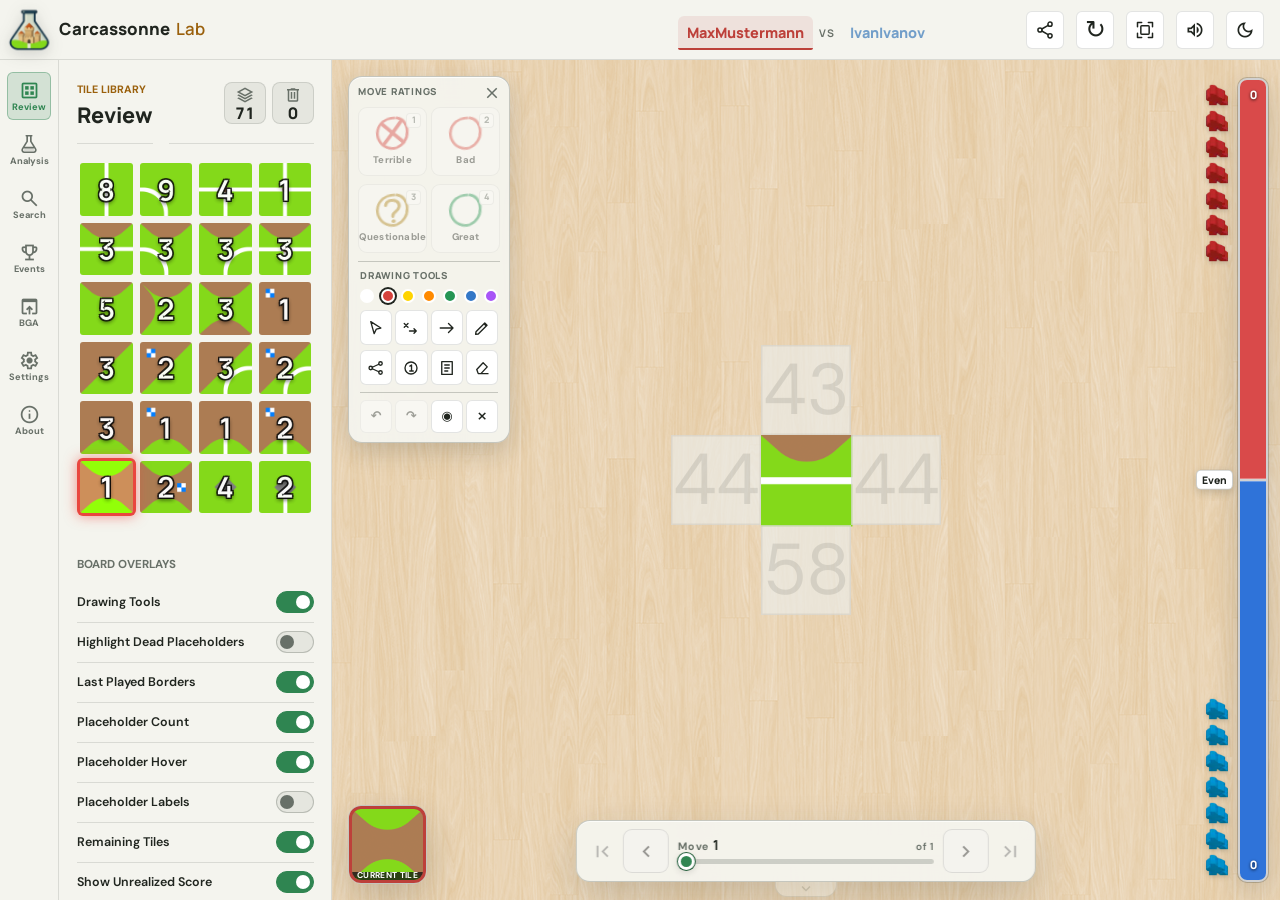
==== index.html @ 05900fd2 "Deploy frontend from 8f6eae97bdc79826a635357c56d15a40eca3e0be" ====
<!doctype html>
<html lang="en">
  <head>
    <meta charset="UTF-8" />
    <meta
      name="viewport"
      content="width=device-width, initial-scale=1.0, viewport-fit=cover"
    />
    <meta
      name="description"
      content="Build, review, and analyze Carcassonne games with Carcassonne Lab."
    />
    <link rel="canonical" href="https://www.carcassonnelab.com/" />
    <meta property="og:type" content="website" />
    <meta property="og:site_name" content="Carcassonne Lab" />
    <meta property="og:title" content="Carcassonne Lab" />
    <meta
      property="og:description"
      content="Build, review, and analyze Carcassonne games with Carcassonne Lab."
    />
    <meta property="og:url" content="https://www.carcassonnelab.com/" />
    <meta
      property="og:image"
      content="https://www.carcassonnelab.com/images/carcassonne-lab-preview-v2.jpg"
    />
    <meta property="og:image:type" content="image/jpeg" />
    <meta
      property="og:image:alt"
      content="Carcassonne Lab logo beside an analyzed landscape tile layout"
    />
    <meta property="og:image:width" content="1200" />
    <meta property="og:image:height" content="630" />
    <meta name="twitter:card" content="summary_large_image" />
    <meta name="twitter:title" content="Carcassonne Lab" />
    <meta
      name="twitter:description"
      content="Build, review, and analyze Carcassonne games with Carcassonne Lab."
    />
    <meta
      name="twitter:image"
      content="https://www.carcassonnelab.com/images/carcassonne-lab-preview-v2.jpg"
    />
    <meta
      name="twitter:image:alt"
      content="Carcassonne Lab logo beside an analyzed landscape tile layout"
    />
    <meta name="theme-color" content="#293541" />
    <meta name="mobile-web-app-capable" content="yes" />
    <meta name="apple-mobile-web-app-capable" content="yes" />
    <meta
      name="apple-mobile-web-app-status-bar-style"
      content="black-translucent"
    />
    <meta name="apple-mobile-web-app-title" content="Carcassonne" />
    <link rel="manifest" href="/assets/manifest-DzE7Fo3f.json" />
    <link rel="icon" type="image/png" href="/icons/favicon-32.png" />
    <link rel="apple-touch-icon" href="/icons/apple-touch-icon.png" />
    <title>Carcassonne Lab</title>
    <script type="module" crossorigin src="/assets/app-DgOFbbZt.js"></script>
    <link rel="stylesheet" crossorigin href="/assets/app-DCuB6b7Q.css">
  </head>
  <body>
    <div id="root"></div>
  </body>
</html>
---- assets/app-DCuB6b7Q.css ----
@font-face{font-family:DM Sans;font-style:normal;font-weight:400 700;font-display:swap;src:url(/assets/dm-sans-latin-ext-BOFOeGcA.woff2)format("woff2");unicode-range:U+100-2BA,U+2BD-2C5,U+2C7-2CC,U+2CE-2D7,U+2DD-2FF,U+304,U+308,U+329,U+1D00-1DBF,U+1E00-1E9F,U+1EF2-1EFF,U+2020,U+20A0-20AB,U+20AD-20C0,U+2113,U+2C60-2C7F,U+A720-A7FF}@font-face{font-family:DM Sans;font-style:normal;font-weight:400 700;font-display:swap;src:url(/assets/dm-sans-latin-Xz1IZZA0.woff2)format("woff2");unicode-range:U+??,U+131,U+152-153,U+2BB-2BC,U+2C6,U+2DA,U+2DC,U+304,U+308,U+329,U+2000-206F,U+20AC,U+2122,U+2191,U+2193,U+2212,U+2215,U+FEFF,U+FFFD}@font-face{font-family:Manrope;font-style:normal;font-weight:600 800;font-display:swap;src:url([data-uri])format("woff2");unicode-range:U+460-52F,U+1C80-1C8A,U+20B4,U+2DE0-2DFF,U+A640-A69F,U+FE2E-FE2F}@font-face{font-family:Manrope;font-style:normal;font-weight:600 800;font-display:swap;src:url(/assets/manrope-cyrillic-Dvxsihut.woff2)format("woff2");unicode-range:U+301,U+400-45F,U+490-491,U+4B0-4B1,U+2116}@font-face{font-family:Manrope;font-style:normal;font-weight:600 800;font-display:swap;src:url(/assets/manrope-greek-DL7QRZyv.woff2)format("woff2");unicode-range:U+370-377,U+37A-37F,U+384-38A,U+38C,U+38E-3A1,U+3A3-3FF}@font-face{font-family:Manrope;font-style:normal;font-weight:600 800;font-display:swap;src:url(/assets/manrope-vietnamese-usUDDRr7.woff2)format("woff2");unicode-range:U+102-103,U+110-111,U+128-129,U+168-169,U+1A0-1A1,U+1AF-1B0,U+300-301,U+303-304,U+308-309,U+323,U+329,U+1EA0-1EF9,U+20AB}@font-face{font-family:Manrope;font-style:normal;font-weight:600 800;font-display:swap;src:url(/assets/manrope-latin-ext-Ch3YOpNY.woff2)format("woff2");unicode-range:U+100-2BA,U+2BD-2C5,U+2C7-2CC,U+2CE-2D7,U+2DD-2FF,U+304,U+308,U+329,U+1D00-1DBF,U+1E00-1E9F,U+1EF2-1EFF,U+2020,U+20A0-20AB,U+20AD-20C0,U+2113,U+2C60-2C7F,U+A720-A7FF}@font-face{font-family:Manrope;font-style:normal;font-weight:600 800;font-display:swap;src:url(/assets/manrope-latin-DHIcAJRg.woff2)format("woff2");unicode-range:U+??,U+131,U+152-153,U+2BB-2BC,U+2C6,U+2DA,U+2DC,U+304,U+308,U+329,U+2000-206F,U+20AC,U+2122,U+2191,U+2193,U+2212,U+2215,U+FEFF,U+FFFD}@font-face{font-family:Material Symbols Outlined;font-style:normal;font-weight:400;font-display:block;src:url(/assets/material-symbols-outlined-CeOSsXN5.woff2)format("woff2")}.material-symbols-outlined{font-feature-settings:"liga";letter-spacing:normal;text-transform:none;white-space:nowrap;word-wrap:normal;-webkit-font-feature-settings:"liga";-webkit-font-smoothing:antialiased;direction:ltr;font-family:Material Symbols Outlined;font-size:24px;font-style:normal;font-weight:400;line-height:1;display:inline-block}:root{font-synthesis:none;text-rendering:optimizelegibility;font-family:DM Sans,sans-serif}*{box-sizing:border-box}html,body,#root{width:100%;height:100%}body{margin:0;overflow:hidden}button,input,select{font:inherit}button:focus-visible,a:focus-visible,input:focus-visible,select:focus-visible{outline:2px solid var(--focus-ring);outline-offset:2px}::selection{background:var(--selection-bg);color:var(--selection-text)}.meeple.blue,.meeple-preview.blue,.player.blue,.score-balance-meeples.blue{--meeple-traditional-image:url(/assets/blue-B0Dyhmp3.png);--meeple-traditional-farmer-image:url(/assets/blue-farmer-C5uFuI2c.png);--meeple-traditional-outlined-image:url(/assets/blue-AFXRLnQh.png);--meeple-traditional-outlined-farmer-image:url(/assets/blue-farmer-CzfThVQG.png)}.meeple.green,.meeple-preview.green,.player.green,.score-balance-meeples.green{--meeple-traditional-image:url(/assets/green-GmuPf2Hk.png);--meeple-traditional-farmer-image:url(/assets/green-farmer-OK5-aJ79.png);--meeple-traditional-outlined-image:url(/assets/green-83JFsTrV.png);--meeple-traditional-outlined-farmer-image:url(/assets/green-farmer-CWHbVeFD.png)}.meeple.black,.meeple-preview.black,.player.black,.score-balance-meeples.black{--meeple-traditional-image:url(/assets/black-DXtLqhAO.png);--meeple-traditional-farmer-image:url(/assets/black-farmer-X0-6SjDV.png);--meeple-traditional-outlined-image:url(/assets/black-BQzUrISt.png);--meeple-traditional-outlined-farmer-image:url(/assets/black-farmer-DhsyBoBB.png)}.meeple.red,.meeple-preview.red,.player.red,.score-balance-meeples.red{--meeple-traditional-image:url(/assets/red-B9mz31M5.png);--meeple-traditional-farmer-image:url(/assets/red-farmer-BNq4WFja.png);--meeple-traditional-outlined-image:url(/assets/red-BuGBie8f.png);--meeple-traditional-outlined-farmer-image:url(/assets/red-farmer-Ck_MVB_z.png)}.meeple.yellow,.meeple-preview.yellow,.player.yellow,.score-balance-meeples.yellow{--meeple-traditional-image:url(/assets/yellow-B5x6m-Hs.png);--meeple-traditional-farmer-image:url(/assets/yellow-farmer-DfathmC8.png);--meeple-traditional-outlined-image:url(/assets/yellow-CVIGR-OU.png);--meeple-traditional-outlined-farmer-image:url(/assets/yellow-farmer-CweHLCXw.png)}html[data-theme=dark]{--main-bg-color:#191b1a;--main-text-color:#f2f1eb;--main-link-color:#9ccfaa;--main-button-color:#79b78c;--main-hover-color:#e5bd68;--important-text-color:#e5bd68;--error-color:#ef7c73;--ok-color:#79b78c;--secondary-bg-color:#232624;--panel-bg:#202321;--elevated-bg:#2b2f2c;--subtle-bg:#303531;--border-color:#ffffff1a;--strong-border:#ffffff2b;--muted-text:#a5aaa4;--shadow-color:#0000006b;--focus-ring:#e5bd68;--selection-bg:#79b78c;--selection-text:#101512;--black-player-color:#b9b9b9;--blue-player-color:#71a7e8;--green-player-color:#77c68b;--red-player-color:#ef7771;--yellow-player-color:#e8c75f;--placeholder-color:#1d201eb8}html[data-theme=light]{--main-bg-color:#ecece6;--main-text-color:#20251f;--main-link-color:#277849;--main-button-color:#2f8551;--main-hover-color:#a66d16;--important-text-color:#9a600c;--error-color:#bf413a;--ok-color:#27834a;--secondary-bg-color:#f7f7f2;--panel-bg:#f4f4ee;--elevated-bg:#fff;--subtle-bg:#e5e6df;--border-color:#1d261e1f;--strong-border:#1d261e38;--muted-text:#687068;--shadow-color:#252c262e;--focus-ring:#287c49;--selection-bg:#2f8551;--selection-text:#fff;--black-player-color:#343936;--blue-player-color:#236bb4;--green-player-color:#247942;--red-player-color:#bd403a;--yellow-player-color:#9a6c00;--placeholder-color:#ecece6b8}body{background:var(--main-bg-color);color:var(--main-text-color)}#root{min-height:100dvh;display:block}.app-shell{--desktop-header-leading-width:var(--desktop-sidebar-width);--desktop-sidebar-width:58px;--mobile-top-bar-height:50px;grid-template-rows:60px minmax(0,1fr);width:100%;height:100dvh;display:grid;overflow:hidden}.app-shell:has(.review_panel.is-open){--desktop-sidebar-width:332px}.app-shell:has(.review_panel.is-open.is-wide){--desktop-sidebar-width:clamp(480px, 42vw, 760px)}.app-header{--header-player-clearance:254px;background:var(--panel-bg);border-bottom:1px solid var(--border-color);grid-template-columns:var(--desktop-header-leading-width) minmax(0, 1fr) auto;z-index:20;align-items:center;gap:14px;padding:6px 16px;display:grid;position:relative}.app-brand{color:var(--main-text-color);grid-area:1/1;align-items:center;gap:10px;min-width:0;text-decoration:none;display:flex}.app-header>.players_panel--header{bottom:6px;left:var(--desktop-sidebar-width);padding:0;padding-inline:min(var(--header-player-clearance), max(0px, calc((100% - var(--desktop-sidebar-width) - 160px) / 2)));grid-area:1/1/auto/-1;width:auto;position:absolute;top:6px;right:0}.app-brand img{filter:drop-shadow(0 3px 7px var(--shadow-color));object-fit:contain;width:40px;height:40px;transform:scale(1.15)}.app-brand div{line-height:1;display:flex}.app-brand strong,.app-brand span{letter-spacing:0;font-family:Manrope,sans-serif;font-size:1.05rem}.app-brand strong{font-weight:800}.app-brand span{color:var(--important-text-color);margin-left:.35rem;font-weight:600}.app-header-actions{z-index:1;grid-area:1/3;justify-self:end;align-items:center;gap:12px;display:flex;position:relative}.icon-button{background:var(--elevated-bg);border:1px solid var(--border-color);color:var(--main-text-color);justify-content:center;align-items:center;width:38px;height:38px;padding:0;display:inline-flex}.icon-button .material-symbols-outlined{font-size:20px}.auto-fit-control[aria-pressed=true]{background:color-mix(in srgb, var(--main-link-color) 16%, var(--panel-bg));border-color:var(--main-link-color);color:var(--main-link-color)}.icon-button .share-game-icon,.icon-button .auto-fit-icon{width:20px;height:20px}.icon-button .board-rotate-icon{font-family:sans-serif;font-size:25px;line-height:1}.app-workspace{min-width:0;min-height:0;display:flex;overflow:hidden}a{color:var(--main-link-color);text-decoration:none}a:hover{color:var(--main-hover-color)}h1{color:var(--main-text-color);letter-spacing:0;margin:0;font-family:Manrope,sans-serif;font-size:1.35rem;font-weight:800}h2{color:var(--muted-text);letter-spacing:0;text-transform:uppercase;margin:1.35rem 0 .7rem;font-size:.72rem;font-weight:700}button{background:var(--elevated-bg);border:1px solid var(--border-color);color:var(--main-text-color);cursor:pointer;text-align:center;border-radius:6px;transition:background-color .16s,border-color .16s,color .16s,transform .16s}button:hover{background:var(--subtle-bg);border-color:var(--strong-border)}button span{cursor:pointer}input+label:hover{color:var(--main-hover-color)}.selectable:hover{box-shadow:0 0 0 2px var(--main-hover-color);filter:brightness(1.08);transform:translateY(-2px)}.selected{filter:brightness(1.08);box-shadow:0 0 0 3px var(--main-button-color)!important;transform:none!important}@media (width<=768px),(width<=900px) and (orientation:portrait) and (pointer:coarse){.app-shell{grid-template-rows:minmax(0,1fr)}.app-workspace{touch-action:pan-y}.app-header{display:none}}@media (width>=769px) and (width<=1200px) and (orientation:landscape),(width>=769px) and (width<=1200px) and (pointer:fine),(width>=901px) and (width<=1200px){.app-shell{--desktop-header-leading-width:max(230px, var(--desktop-sidebar-width));--desktop-sidebar-width:52px;grid-template-rows:43px minmax(0,1fr)}.app-shell:has(.review_panel.is-open){--desktop-sidebar-width:269px}.app-shell:has(.review_panel.is-open.is-wide){--desktop-sidebar-width:clamp(389px, 34vw, 616px)}.app-header{--header-player-clearance:192px;grid-template-columns:var(--desktop-header-leading-width) minmax(0, 1fr) auto;gap:8px;padding:3px 10px}.app-header>.players_panel--header{top:3px;bottom:3px}.app-brand img{width:30px;height:30px}.app-brand strong,.app-brand span{font-size:.95rem}.app-header-actions{gap:8px}.icon-button{width:30px;height:30px}.icon-button .material-symbols-outlined{font-size:18px}.icon-button .share-game-icon,.icon-button .auto-fit-icon{width:18px;height:18px}.icon-button .board-rotate-icon{font-size:22px}.app-header:has(.players_panel--crowded){grid-template-columns:var(--desktop-header-leading-width) minmax(0, 1fr) 182px;gap:8px}.app-header:has(.players_panel--crowded) .app-header-actions{grid-column:3}}@media (width>=1201px){.app-shell:has(.review_panel.is-open.is-wide.is-catalog-wide){--desktop-sidebar-width:clamp(480px, calc(42vw - 100px), 660px)}.app-shell{--desktop-header-leading-width:max(240px, var(--desktop-sidebar-width))}.app-brand{transform:translate(-7px)}}@media (width>=1800px){.app-shell:has(.review_panel.is-open){--desktop-sidebar-width:376px}}.tile.c2{background-position:50%;background-repeat:no-repeat;background-size:100% 100%}.tile.c1{background-image:var(--c1-tile-image);background-repeat:no-repeat;background-size:100% 100%}.tile.c1.tile1{--c1-tile-image:url(/assets/type_01-Dp9y0Itl.webp)}.tile.c1.tile2,.tile.c1.tile3{--c1-tile-image:url(/assets/type_02-B1ZKg2-l.webp)}.tile.c1.tile4,.tile.c1.tile5,.tile.c1.tile6{--c1-tile-image:url(/assets/type_03-KEB8t5Qd.webp)}.tile.c1.tile7,.tile.c1.tile8{--c1-tile-image:url(/assets/type_04-BNVKMd5Q.webp)}.tile.c1.tile9,.tile.c1.tile10,.tile.c1.tile11{--c1-tile-image:url(/assets/type_05-MQIiUp2O.webp)}.tile.c1.tile12,.tile.c1.tile13{--c1-tile-image:url(/assets/type_06-jFcX6cjq.webp)}.tile.c1.tile14{--c1-tile-image:url(/assets/type_07-3uFf2DQ6.webp)}.tile.c1.tile15,.tile.c1.tile16{--c1-tile-image:url(/assets/type_08-DN2zKF3b.webp)}.tile.c1.tile17,.tile.c1.tile18{--c1-tile-image:url(/assets/type_09-NDyfBHcY.webp)}.tile.c1.tile19,.tile.c1.tile20,.tile.c1.tile21{--c1-tile-image:url(/assets/type_10-DxEjG0i8.webp)}.tile.c1.tile22,.tile.c1.tile23,.tile.c1.tile24,.tile.c1.tile25,.tile.c1.tile26{--c1-tile-image:url(/assets/type_11-BKnQdMB_.webp)}.tile.c1.tile27,.tile.c1.tile28,.tile.c1.tile29{--c1-tile-image:url(/assets/type_12--rO507nd.webp)}.tile.c1.tile30,.tile.c1.tile31,.tile.c1.tile32{--c1-tile-image:url(/assets/type_13-B1yVnC8-.webp)}.tile.c1.tile33,.tile.c1.tile34,.tile.c1.tile35{--c1-tile-image:url(/assets/type_14-B7N0NUU_.webp)}.tile.c1.tile36,.tile.c1.tile37,.tile.c1.tile38,.tile.c1.tile39{--c1-tile-image:url(/assets/type_15-C7-U_qcB.webp)}.tile.c1.tile40,.tile.c1.tile41,.tile.c1.tile42,.tile.c1.tile43,.tile.c1.tile44,.tile.c1.tile45,.tile.c1.tile46,.tile.c1.tile47{--c1-tile-image:url(/assets/type_16-tUCpoZ99.webp)}.tile.c1.tile48,.tile.c1.tile49,.tile.c1.tile50,.tile.c1.tile51,.tile.c1.tile52,.tile.c1.tile53,.tile.c1.tile54,.tile.c1.tile55,.tile.c1.tile56{--c1-tile-image:url(/assets/type_17-Ch3Tg8cp.webp)}.tile.c1.tile57,.tile.c1.tile58,.tile.c1.tile59,.tile.c1.tile60{--c1-tile-image:url(/assets/type_18-BxRUeNFT.webp)}.tile.c1.tile61{--c1-tile-image:url(/assets/type_19-C9j8EBGe.webp)}.tile.c1.tile62,.tile.c1.tile63,.tile.c1.tile64,.tile.c1.tile65{--c1-tile-image:url(/assets/type_20-C7eahA7u.webp)}.tile.c1.tile66,.tile.c1.tile67{--c1-tile-image:url(/assets/type_21-CDQsF0wl.webp)}.tile.c1.tile68{--c1-tile-image:url(/assets/type_22-sy720su6.webp)}.tile.c1.tile69,.tile.c1.tile70,.tile.c1.tile71{--c1-tile-image:url(/assets/type_23-DWcJYdZI.webp)}.tile.c1.tile72{--c1-tile-image:url(/assets/type_24-mFnmloKN.webp)}.tile.abstractsonne{background-image:var(--abstractsonne-tile-image);background-repeat:no-repeat;background-size:100% 100%}.tile.abstractsonneunsaturated:not(.floating-tile){position:relative}.tile.abstractsonneunsaturated:before{background-image:var(--abstractsonne-tile-image);border-radius:inherit;content:"";filter:saturate(60%)brightness(1.08);pointer-events:none;background-repeat:no-repeat;background-size:100% 100%;position:absolute;inset:0}.tile.abstractsonnegrey:not(.floating-tile){position:relative}.tile.abstractsonnegrey:before{background-image:var(--abstractsonne-tile-image);border-radius:inherit;content:"";filter:grayscale()contrast(142%);pointer-events:none;background-repeat:no-repeat;background-size:100% 100%;position:absolute;inset:0}.tile:is(.abstractsonne,.abstractsonneunsaturated,.abstractsonnegrey).tile1{--abstractsonne-tile-image:url(/assets/type_01-DwtQm4me.webp)}.tile:is(.abstractsonne,.abstractsonneunsaturated,.abstractsonnegrey).tile2,.tile:is(.abstractsonne,.abstractsonneunsaturated,.abstractsonnegrey).tile3{--abstractsonne-tile-image:url(/assets/type_02-cG9GOjdE.webp)}.tile:is(.abstractsonne,.abstractsonneunsaturated,.abstractsonnegrey).tile4,.tile:is(.abstractsonne,.abstractsonneunsaturated,.abstractsonnegrey).tile5,.tile:is(.abstractsonne,.abstractsonneunsaturated,.abstractsonnegrey).tile6{--abstractsonne-tile-image:url(/assets/type_03-ByhbabH7.webp)}.tile:is(.abstractsonne,.abstractsonneunsaturated,.abstractsonnegrey).tile7,.tile:is(.abstractsonne,.abstractsonneunsaturated,.abstractsonnegrey).tile8{--abstractsonne-tile-image:url(/assets/type_04-D5YFjEiL.webp)}.tile:is(.abstractsonne,.abstractsonneunsaturated,.abstractsonnegrey).tile9,.tile:is(.abstractsonne,.abstractsonneunsaturated,.abstractsonnegrey).tile10,.tile:is(.abstractsonne,.abstractsonneunsaturated,.abstractsonnegrey).tile11{--abstractsonne-tile-image:url(/assets/type_05-BscQXkee.webp)}.tile:is(.abstractsonne,.abstractsonneunsaturated,.abstractsonnegrey).tile12,.tile:is(.abstractsonne,.abstractsonneunsaturated,.abstractsonnegrey).tile13{--abstractsonne-tile-image:url(/assets/type_06-UAlKqt-6.webp)}.tile:is(.abstractsonne,.abstractsonneunsaturated,.abstractsonnegrey).tile14{--abstractsonne-tile-image:url(/assets/type_07-K71GMnT1.webp)}.tile:is(.abstractsonne,.abstractsonneunsaturated,.abstractsonnegrey).tile15,.tile:is(.abstractsonne,.abstractsonneunsaturated,.abstractsonnegrey).tile16{--abstractsonne-tile-image:url(/assets/type_08-D3c7VStm.webp)}.tile:is(.abstractsonne,.abstractsonneunsaturated,.abstractsonnegrey).tile17,.tile:is(.abstractsonne,.abstractsonneunsaturated,.abstractsonnegrey).tile18{--abstractsonne-tile-image:url(/assets/type_09-DQysQx7P.webp)}.tile:is(.abstractsonne,.abstractsonneunsaturated,.abstractsonnegrey).tile19,.tile:is(.abstractsonne,.abstractsonneunsaturated,.abstractsonnegrey).tile20,.tile:is(.abstractsonne,.abstractsonneunsaturated,.abstractsonnegrey).tile21{--abstractsonne-tile-image:url(/assets/type_10-rp7DTRve.webp)}.tile:is(.abstractsonne,.abstractsonneunsaturated,.abstractsonnegrey).tile22,.tile:is(.abstractsonne,.abstractsonneunsaturated,.abstractsonnegrey).tile23,.tile:is(.abstractsonne,.abstractsonneunsaturated,.abstractsonnegrey).tile24,.tile:is(.abstractsonne,.abstractsonneunsaturated,.abstractsonnegrey).tile25,.tile:is(.abstractsonne,.abstractsonneunsaturated,.abstractsonnegrey).tile26{--abstractsonne-tile-image:url([data-uri])}.tile:is(.abstractsonne,.abstractsonneunsaturated,.abstractsonnegrey).tile27,.tile:is(.abstractsonne,.abstractsonneunsaturated,.abstractsonnegrey).tile28,.tile:is(.abstractsonne,.abstractsonneunsaturated,.abstractsonnegrey).tile29{--abstractsonne-tile-image:url(/assets/type_12-Coz90hlo.webp)}.tile:is(.abstractsonne,.abstractsonneunsaturated,.abstractsonnegrey).tile30,.tile:is(.abstractsonne,.abstractsonneunsaturated,.abstractsonnegrey).tile31,.tile:is(.abstractsonne,.abstractsonneunsaturated,.abstractsonnegrey).tile32{--abstractsonne-tile-image:url(/assets/type_13-BOEarY0_.webp)}.tile:is(.abstractsonne,.abstractsonneunsaturated,.abstractsonnegrey).tile33,.tile:is(.abstractsonne,.abstractsonneunsaturated,.abstractsonnegrey).tile34,.tile:is(.abstractsonne,.abstractsonneunsaturated,.abstractsonnegrey).tile35{--abstractsonne-tile-image:url(/assets/type_14-DqW-ruQ7.webp)}.tile:is(.abstractsonne,.abstractsonneunsaturated,.abstractsonnegrey).tile36,.tile:is(.abstractsonne,.abstractsonneunsaturated,.abstractsonnegrey).tile37,.tile:is(.abstractsonne,.abstractsonneunsaturated,.abstractsonnegrey).tile38,.tile:is(.abstractsonne,.abstractsonneunsaturated,.abstractsonnegrey).tile39{--abstractsonne-tile-image:url(/assets/type_15-BF6HjTrL.webp)}.tile:is(.abstractsonne,.abstractsonneunsaturated,.abstractsonnegrey).tile40,.tile:is(.abstractsonne,.abstractsonneunsaturated,.abstractsonnegrey).tile41,.tile:is(.abstractsonne,.abstractsonneunsaturated,.abstractsonnegrey).tile42,.tile:is(.abstractsonne,.abstractsonneunsaturated,.abstractsonnegrey).tile43,.tile:is(.abstractsonne,.abstractsonneunsaturated,.abstractsonnegrey).tile44,.tile:is(.abstractsonne,.abstractsonneunsaturated,.abstractsonnegrey).tile45,.tile:is(.abstractsonne,.abstractsonneunsaturated,.abstractsonnegrey).tile46,.tile:is(.abstractsonne,.abstractsonneunsaturated,.abstractsonnegrey).tile47{--abstractsonne-tile-image:url([data-uri])}.tile:is(.abstractsonne,.abstractsonneunsaturated,.abstractsonnegrey).tile48,.tile:is(.abstractsonne,.abstractsonneunsaturated,.abstractsonnegrey).tile49,.tile:is(.abstractsonne,.abstractsonneunsaturated,.abstractsonnegrey).tile50,.tile:is(.abstractsonne,.abstractsonneunsaturated,.abstractsonnegrey).tile51,.tile:is(.abstractsonne,.abstractsonneunsaturated,.abstractsonnegrey).tile52,.tile:is(.abstractsonne,.abstractsonneunsaturated,.abstractsonnegrey).tile53,.tile:is(.abstractsonne,.abstractsonneunsaturated,.abstractsonnegrey).tile54,.tile:is(.abstractsonne,.abstractsonneunsaturated,.abstractsonnegrey).tile55,.tile:is(.abstractsonne,.abstractsonneunsaturated,.abstractsonnegrey).tile56{--abstractsonne-tile-image:url([data-uri])}.tile:is(.abstractsonne,.abstractsonneunsaturated,.abstractsonnegrey).tile57,.tile:is(.abstractsonne,.abstractsonneunsaturated,.abstractsonnegrey).tile58,.tile:is(.abstractsonne,.abstractsonneunsaturated,.abstractsonnegrey).tile59,.tile:is(.abstractsonne,.abstractsonneunsaturated,.abstractsonnegrey).tile60{--abstractsonne-tile-image:url([data-uri])}.tile:is(.abstractsonne,.abstractsonneunsaturated,.abstractsonnegrey).tile61{--abstractsonne-tile-image:url([data-uri])}.tile:is(.abstractsonne,.abstractsonneunsaturated,.abstractsonnegrey).tile62,.tile:is(.abstractsonne,.abstractsonneunsaturated,.abstractsonnegrey).tile63,.tile:is(.abstractsonne,.abstractsonneunsaturated,.abstractsonnegrey).tile64,.tile:is(.abstractsonne,.abstractsonneunsaturated,.abstractsonnegrey).tile65{--abstractsonne-tile-image:url([data-uri])}.tile:is(.abstractsonne,.abstractsonneunsaturated,.abstractsonnegrey).tile66,.tile:is(.abstractsonne,.abstractsonneunsaturated,.abstractsonnegrey).tile67{--abstractsonne-tile-image:url([data-uri])}.tile:is(.abstractsonne,.abstractsonneunsaturated,.abstractsonnegrey).tile68{--abstractsonne-tile-image:url(/assets/type_22-CwQAFUiy.webp)}.tile:is(.abstractsonne,.abstractsonneunsaturated,.abstractsonnegrey).tile69,.tile:is(.abstractsonne,.abstractsonneunsaturated,.abstractsonnegrey).tile70,.tile:is(.abstractsonne,.abstractsonneunsaturated,.abstractsonnegrey).tile71{--abstractsonne-tile-image:url(/assets/type_23-DdRKJL4Y.webp)}.tile:is(.abstractsonne,.abstractsonneunsaturated,.abstractsonnegrey).tile72{--abstractsonne-tile-image:url(/assets/type_24-BjnNZj_Z.webp)}.review_panel{background:var(--panel-bg);border-right:1px solid var(--border-color);z-index:10;flex:0 0 58px;min-height:0;transition:flex-basis .22s;display:flex;position:relative;overflow:hidden}.review_panel.is-open{flex-basis:332px}.review_panel.is-open.is-wide{flex-basis:clamp(480px,42vw,760px)}@media (width>=1201px){.review_panel.is-open.is-wide.is-catalog-wide{flex-basis:clamp(480px,42vw - 100px,660px)}}.review_panel .menu{border-right:1px solid var(--border-color);text-align:center;flex-direction:column;flex:0 0 58px;align-items:center;gap:6px;padding:12px 7px;display:flex}.review_panel .menu button{color:var(--muted-text);background:0 0;border:1px solid #0000;flex-direction:column;flex:0 0 48px;justify-content:center;align-items:center;gap:2px;width:44px;padding:2px;display:flex}.review_panel .menu button:hover{background:var(--subtle-bg);color:var(--main-text-color)}.review_panel .menu button.active{background:color-mix(in srgb, var(--main-button-color) 16%, transparent);border-color:color-mix(in srgb, var(--main-button-color) 38%, transparent);color:var(--main-button-color)}.review_panel .menu button small{font-size:.58rem;font-weight:700;line-height:1}.review_panel .menu a{color:var(--main-text-color);text-decoration:none}.review_panel .menu a:hover{color:var(--important-text-color)}.review_panel .menu .material-symbols-outlined{font-size:21px}.analysis-flask-icon{flex:none;width:22px;height:22px;display:block}.review_panel .menu .mobile-menu-trigger{display:none}.review_panel .content{scrollbar-color:var(--strong-border) transparent;flex:0 0 273px;min-height:0;padding:22px 18px 32px;overflow:hidden auto}.review_panel.is-wide .content{flex:auto}.review_panel .content:empty{display:none}.catalog-panel-loading{color:var(--muted-text);justify-content:center;align-items:center;gap:.5rem;min-height:10rem;display:flex}.catalog-panel-spinner{border:2px solid color-mix(in srgb, currentColor 25%, transparent);border-top-color:currentColor;border-radius:50%;width:1rem;height:1rem;animation:.8s linear infinite catalog-panel-spin}@keyframes catalog-panel-spin{to{transform:rotate(1turn)}}@media (prefers-reduced-motion:reduce){.catalog-panel-spinner{animation:none}}.review_panel ol{grid-template-columns:repeat(4,1fr);gap:7px;margin:0;padding:3px;display:grid}.review_panel ol li{text-align:center}.review_panel form{margin-top:1.2rem}.review_panel .tile{aspect-ratio:1;cursor:default;border-radius:3px;width:100%;margin:0;list-style:none;transition:box-shadow .15s,filter .15s,transform .15s;display:block;position:relative}.review_panel .tile.notfit{filter:none}.review_panel .tile>.tile-library-art{aspect-ratio:auto;border-radius:inherit;pointer-events:none;width:auto;transition:filter .15s;position:absolute;inset:0}.review_panel .tile.notfit>.tile-library-art{filter:grayscale()}.review_panel .tile>.remaining-count{color:#fff;opacity:.95;pointer-events:none;text-shadow:-1px -1px #000c,1px -1px #000c,-1px 1px #000c,1px 1px #000c,0 2px 4px #000000a6;-webkit-text-stroke:1px #000000b8;justify-content:center;align-items:center;font-family:Manrope,sans-serif;font-size:1.85rem;font-weight:800;display:flex;position:absolute;inset:0}.review_panel .tile>.discarded-tile-marker{background:var(--error-color);border:1px solid color-mix(in srgb, var(--error-color) 65%, #000);color:#fff;z-index:2;border-radius:999px;justify-content:center;align-items:center;gap:1px;min-width:19px;height:19px;padding:0 3px;font-weight:800;display:inline-flex;position:absolute;bottom:3px;left:50%;transform:translate(-50%);box-shadow:0 1px 4px #0000008c}.tile-summary{border-bottom:1px solid var(--border-color);grid-column:2;grid-template-columns:repeat(2,42px);justify-content:end;align-self:stretch;gap:6px;margin-bottom:16px;padding-bottom:14px;display:grid}.tile-summary-item{aspect-ratio:1;background:var(--subtle-bg);border:1px solid var(--border-color);border-radius:8px;flex-direction:column;justify-content:center;align-items:center;gap:1px;width:42px;min-width:0;padding:2px;font-family:Manrope,sans-serif;display:flex}.tile-summary-item>.material-symbols-outlined{color:var(--muted-text);font-size:18px}.tile-summary-copy{flex-direction:column;align-items:center;min-width:0;display:flex}.tile-summary-copy strong{color:var(--main-text-color);font-variant-numeric:tabular-nums;font-size:1rem;font-weight:800;line-height:1}.tile-summary-copy small{color:var(--muted-text);letter-spacing:.03em;text-transform:uppercase;margin-top:3px;font-family:DM Sans,sans-serif;font-size:.54rem;font-weight:700;display:none}.discarded-summary.has-discards,.discarded-summary.has-discards>.material-symbols-outlined,.discarded-summary.has-discards strong,.discarded-summary.has-discards small{color:var(--error-color)}.review_panel .discarded-tile-marker .material-symbols-outlined{font-size:13px}.review_panel .discarded-tile-marker small{font-size:.62rem;line-height:1}.panel-heading{border-bottom:1px solid var(--border-color);margin-bottom:16px;padding-bottom:14px}.panel-heading>span{color:var(--important-text-color);text-transform:uppercase;margin-bottom:4px;font-size:.67rem;font-weight:700;display:block}.tiles-panel{grid-template-columns:auto minmax(0,1fr);column-gap:16px;display:grid}.tiles-panel .tile-library .selected{filter:brightness(1.16)saturate(1.12);z-index:1;box-shadow:inset 0 0 0 3px var(--selected-tile-border-color), 0 0 0 3px var(--selected-tile-border-color), 0 0 13px 3px color-mix(in srgb, var(--selected-tile-border-color) 58%, transparent)!important}.tiles-panel>.panel-heading{grid-column:1;align-self:stretch}.tiles-panel>.tile-library,.tiles-panel>.review-options{grid-column:1/-1}.review-options>div{border-bottom:1px solid var(--border-color);align-items:center;min-height:40px;display:flex;position:relative}.review-options input[type=checkbox]{appearance:none;background:var(--subtle-bg);border:1px solid var(--strong-border);cursor:pointer;border-radius:999px;order:2;width:38px;height:22px;margin:0 0 0 auto;transition:background .16s;position:relative}.review-options input[type=checkbox]:after{background:var(--muted-text);content:"";border-radius:50%;width:14px;height:14px;transition:all .16s;position:absolute;top:3px;left:3px}.review-options input[type=checkbox]:checked{background:var(--main-button-color);border-color:var(--main-button-color)}.review-options input[type=checkbox]:checked:after{background:#fff;transform:translate(16px)}.review-options label{cursor:pointer;padding-right:8px;font-size:.78rem;font-weight:600}@media (width>=1800px){.review_panel.is-open{flex-basis:376px}.review_panel .content{flex-basis:317px}.review_panel ol{grid-template-columns:repeat(4,1fr)}}.settings .selectable{border:1px solid var(--border-color);cursor:pointer;object-fit:cover;border-radius:4px;width:46px;height:46px;margin:0 7px 8px 0;transition:all .16s;display:inline-block}.settings .art-style-row{display:flex}.settings .tiles-abstractsonneunsaturated{filter:saturate(60%)brightness(1.08)}.settings .tiles-abstractsonneunsaturated:hover,.settings .tiles-abstractsonneunsaturated.selected{filter:saturate(60%)brightness(1.16)}.settings .tiles-abstractsonnegrey{filter:grayscale()contrast(142%)}.settings .tiles-abstractsonnegrey:hover,.settings .tiles-abstractsonnegrey.selected{filter:grayscale()contrast(142%)brightness(1.08)}.settings .background-none{border:var(--main-text-color) 1px dotted}.settings .meeple-style-select{background:var(--secondary-bg-color);cursor:pointer;vertical-align:top;border:1px solid #0000;border-radius:5px;justify-content:center;align-items:center;gap:.45em;width:58px;height:46px;margin-right:7px;padding:0;display:inline-flex}.settings .meeple-style-select:hover{border-color:var(--main-hover-color)}.settings .meeple-style-select.selected{border-color:var(--important-text-color);box-shadow:0 0 0 1px var(--important-text-color)}.settings .meeple-preview{--meeple-color:#d94a4a;--meeple-shadow:#0000003d;--meeple-highlight:#ffffff2e;width:20px;height:20px;display:inline-block;position:relative}.settings .meeple-preview:before,.settings .meeple-preview:after{box-sizing:border-box;content:"";position:absolute}.settings .meeple-style-traditional .meeple-preview{background-image:var(--meeple-traditional-image);background-position:50%;background-repeat:no-repeat;background-size:contain}.settings .meeple-style-traditional .meeple-preview:before,.settings .meeple-style-traditional .meeple-preview:after{display:none}.settings .meeple-style-traditional .meeple-preview.farmer{background-image:var(--meeple-traditional-farmer-image)}.settings .meeple-style-traditional-outlined .meeple-preview{background-image:var(--meeple-traditional-outlined-image);background-position:50%;background-repeat:no-repeat;background-size:contain}.settings .meeple-style-traditional-outlined .meeple-preview:before,.settings .meeple-style-traditional-outlined .meeple-preview:after{display:none}.settings .meeple-style-traditional-outlined .meeple-preview.farmer{background-image:var(--meeple-traditional-outlined-farmer-image)}.settings .meeple-style-clean .meeple-preview:before,.settings .meeple-style-clean .meeple-preview:after{background:var(--meeple-color);border:1px solid #ffffff8c}.settings .meeple-style-clean .meeple-preview:before{z-index:1;border-radius:50%;width:44%;height:34%;top:8%;left:28%}.settings .meeple-style-clean .meeple-preview:after{clip-path:polygon(50% 0,76% 14%,100% 48%,78% 62%,90% 100%,56% 78%,50% 86%,44% 78%,10% 100%,22% 62%,0 48%,24% 14%);border-radius:46% 46% 30% 30%;width:90%;height:72%;bottom:0;left:5%}.settings .meeple-style-clean .meeple-preview.farmer{width:24px;height:16px}.settings .meeple-style-clean .meeple-preview.farmer:before{border-radius:50%;width:27%;height:40%;top:30%;left:60%}.settings .meeple-style-clean .meeple-preview.farmer:after{clip-path:polygon(100% 50%,80% 82%,0 100%,0 0,80% 18%);border-radius:28% 45% 45% 28%;width:66%;height:80%;bottom:10%;left:0}.settings .meeple-style-abstractsonne .meeple-preview{background:var(--meeple-color);box-shadow:inset -2px -2px 0 var(--meeple-shadow), inset 1px 1px 0 var(--meeple-highlight);clip-path:polygon(50% 0,100% 38%,88% 100%,12% 100%,0 38%);border-radius:14% 14% 22% 22%}.settings .meeple-style-abstractsonne .meeple-preview:before{clip-path:polygon(50% 0,100% 38%,50% 56%,50% 100%);background:#fff3;width:100%;height:100%;top:0;left:0}.settings .meeple-style-abstractsonne .meeple-preview:after{clip-path:polygon(0 38%,50% 56%,50% 100%,12% 100%);background:#0000002e;width:100%;height:100%;top:0;left:0}.settings .meeple-style-abstractsonne .meeple-preview.farmer{clip-path:polygon(50% 0,100% 42%,84% 100%,16% 100%,0 42%);border-radius:16% 16% 24% 24%;width:24px;height:16px}.settings .meeple-style-abstractsonne .meeple-preview.farmer:before{clip-path:polygon(50% 0,100% 42%,50% 62%);background:#ffffff29}.settings .meeple-style-abstractsonne .meeple-preview.farmer:after{clip-path:polygon(0 42%,50% 62%,16% 100%);background:#00000029}.mobile-app-menu-brand{border-bottom:1px solid var(--border-color);color:var(--main-text-color);align-items:center;gap:12px;margin:-4px 0 10px;padding:0 4px 18px;text-decoration:none;display:flex}.mobile-app-menu-brand img{filter:drop-shadow(0 3px 7px var(--shadow-color));object-fit:contain;width:44px;height:44px}.mobile-app-menu-brand div{flex-direction:column;line-height:1.05;display:flex}.mobile-app-menu-brand strong,.mobile-app-menu-brand span{font-family:Manrope,sans-serif;font-size:1.05rem}.mobile-app-menu-brand strong{font-weight:800}.mobile-app-menu-brand span{color:var(--important-text-color);font-weight:600}.mobile-quick-setting,.settings-toggle,.mobile-app-menu-items button{background:0 0;border-color:#0000;justify-content:space-between;align-items:center;width:100%;min-height:48px;padding:0 10px;font-size:.9rem;font-weight:700;display:flex}.mobile-quick-setting:hover,.settings-toggle:hover,.mobile-app-menu-items button:hover{background:var(--subtle-bg)}.quick-setting-label{align-items:center;gap:12px;display:inline-flex}.auto-fit-margin-setting{padding:10px}.auto-fit-margin-label,.auto-fit-margin-scale{justify-content:space-between;gap:12px;display:flex}.auto-fit-margin-label{align-items:baseline;font-size:.9rem;font-weight:700}.auto-fit-margin-label output{color:var(--main-link-color);font-variant-numeric:tabular-nums;white-space:nowrap}.auto-fit-margin-setting input{accent-color:var(--main-button-color);cursor:pointer;width:100%;height:36px;margin:4px 0 0;display:block}.auto-fit-margin-scale{color:var(--muted-text);font-size:.8rem}.quick-setting-label .material-symbols-outlined,.mobile-app-menu-items button>.material-symbols-outlined{color:var(--muted-text);font-size:21px}.quick-setting-label .analysis-flask-icon,.quick-setting-label .auto-fit-icon,.quick-setting-label .share-game-icon{color:var(--muted-text);width:21px;height:21px}.quick-setting-label .board-rotate-icon{color:var(--muted-text);width:21px;font-family:sans-serif;font-size:25px;line-height:21px}.mobile-quick-setting-value{color:var(--muted-text);font-size:.82rem;font-weight:700}.mobile-app-menu-items{border-top:1px solid var(--border-color);margin-top:10px;padding-top:10px}.switch-track{background:var(--subtle-bg);border:1px solid var(--strong-border);border-radius:999px;width:42px;height:24px;padding:2px;transition:background-color .16s;display:block}.switch-track span{background:var(--muted-text);border-radius:50%;width:18px;height:18px;transition:background-color .16s,transform .16s;display:block}.mobile-quick-setting[aria-checked=true] .switch-track,.settings-toggle[aria-checked=true] .switch-track{background:color-mix(in srgb, var(--main-button-color) 35%, transparent);border-color:var(--main-button-color)}.mobile-quick-setting[aria-checked=true] .switch-track span,.settings-toggle[aria-checked=true] .switch-track span{background:var(--main-button-color);transform:translate(16px)}@media (any-hover:none),(width<=768px){.review-options>div:has(#displayPlacelderHover){display:none}}@media (width>=769px) and (width<=1200px) and (orientation:landscape),(width>=769px) and (width<=1200px) and (pointer:fine),(width>=901px) and (width<=1200px){.review_panel{flex-basis:52px}.review_panel.is-open{flex-basis:269px}.review_panel.is-open.is-wide{flex-basis:clamp(389px,34vw,616px)}.review_panel .menu{flex-basis:52px;padding-inline:5px}.review_panel .menu button{width:40px}.review_panel .content{flex-basis:216px;padding-inline:14px}.tiles-panel{column-gap:10px}}@media (width<=768px),(width<=900px) and (orientation:portrait) and (pointer:coarse){.review-options .desktop-drawing-option{display:none}.review_panel,.review_panel.is-open,.review_panel.is-open.is-wide{background:0 0;border:0;flex:0 0 0;position:static;overflow:visible}.review_panel .menu{background:color-mix(in srgb, var(--panel-bg) 94%, transparent);border:0;border-top:1px solid var(--border-color);height:calc(53px + env(safe-area-inset-bottom));padding:0 0 env(safe-area-inset-bottom);touch-action:none;z-index:50;flex-direction:row;justify-content:space-around;width:50%;position:fixed;bottom:0;left:0;right:50%}.review_panel .menu .desktop-menu-item{display:none}.review_panel .menu .mobile-menu-trigger{order:-1;display:flex}.review_panel .menu button small{display:none}.review_panel .menu button{flex:1 1 0;width:auto;max-width:none;height:48px;margin:0}.review_panel .content{background:var(--panel-bg);bottom:calc(53px + env(safe-area-inset-bottom));box-shadow:16px 0 50px var(--shadow-color);max-width:360px;left:0;top:calc(var(--mobile-top-bar-height) + env(safe-area-inset-top));touch-action:pan-y;z-index:45;flex:none;width:min(88vw,360px);padding:20px 18px;display:none;position:fixed}.review_panel.is-wide .content{width:auto;max-width:none;left:0;right:0}.review_panel.is-open .content:not(:empty){display:block}.review_panel ol{grid-template-columns:repeat(4,1fr)}}.about-content{grid-template-columns:minmax(0,1fr);gap:1rem;padding:.1rem;display:grid}.about-version{background:var(--subtle-bg);border:1px solid var(--border-color);color:var(--muted-text);letter-spacing:.02em;vertical-align:middle;border-radius:999px;margin-left:.65em;padding:.2em .55em;font-size:.42em;font-weight:700;display:inline-block}.about-content h2,.about-content h3,.about-content p{margin-top:0}.about-content h2{margin-bottom:.7rem;font-size:1rem}.about-intro,.about-section{background:var(--elevated-bg);border:1px solid var(--border-color);border-radius:7px;padding:1rem}.about-intro{grid-column:1/-1;align-items:center;gap:1rem;display:flex}.about-intro img{filter:drop-shadow(0 7px 12px var(--shadow-color));object-fit:contain;flex:0 0 64px;width:64px;height:64px;transform:scale(1.2)}.about-intro p{color:var(--muted-text);max-width:68ch;margin-bottom:0;font-size:.9rem;line-height:1.55}.about-features ul{gap:.6rem;margin:0;padding-left:1.1rem;display:grid}.about-features li{padding-left:.15rem;font-size:.82rem;line-height:1.4}.about-features li::marker{color:var(--important-text-color)}.about-shortcut-list{gap:.45rem;display:grid}@media (width<=768px),(width<=900px) and (orientation:portrait) and (pointer:coarse){.about-shortcuts{display:none}}.about-shortcut{grid-template-columns:minmax(96px,auto) 1fr;align-items:center;gap:.7rem;min-height:28px;font-size:.78rem;display:grid}.about-shortcut-keys{gap:.25rem;display:flex}.about-shortcut kbd{background:var(--subtle-bg);border:1px solid var(--strong-border);box-shadow:inset 0 -1px 0 var(--strong-border);color:var(--main-text-color);text-align:center;text-transform:uppercase;border-radius:4px;min-width:28px;padding:.22rem .36rem;font-size:.66rem;font-weight:700}.about-section-note{border-top:1px solid var(--border-color);color:var(--muted-text);margin:.75rem 0 0;padding-top:.65rem;font-size:.72rem;line-height:1.45}.about-credits{grid-column:1/-1}.about-credit-list{grid-template-columns:repeat(2,minmax(0,1fr));gap:.65rem;display:grid}.about-credit-list article{border:1px solid var(--border-color);border-radius:6px;flex-direction:column;padding:.8rem;display:flex}.about-credit-list h3{margin-bottom:.35rem;font-size:.82rem}.about-credit-list p{color:var(--muted-text);margin-bottom:.7rem;font-size:.74rem;line-height:1.45}.about-credit-meta{justify-content:space-between;align-items:flex-end;gap:.5rem;margin-top:auto;font-size:.66rem;display:flex}.about-credit-meta>span{color:var(--muted-text);max-width:65%}.about-content a{color:var(--important-text-color);align-items:center;gap:.2rem;font-weight:700;text-decoration:none;display:inline-flex}.about-content a:hover{text-decoration:underline}.about-content a .material-symbols-outlined{font-size:.85rem}.about-footer{color:var(--muted-text);grid-column:1/-1;justify-content:space-between;align-items:center;gap:1rem;padding:0 .15rem;font-size:.68rem;line-height:1.45;display:flex}.about-footer>span{max-width:72ch}@media (width<=680px){.about-content{grid-template-columns:1fr}.about-intro,.about-credits,.about-footer{grid-column:1}.about-credit-list{grid-template-columns:1fr}.about-footer{flex-direction:column;align-items:flex-start;gap:.5rem}}@media (width>=769px) and (width<=1200px) and (orientation:landscape),(width>=769px) and (width<=1200px) and (pointer:fine),(width>=901px) and (width<=1200px){.about-content{grid-template-columns:1fr}.about-intro,.about-credits,.about-footer{grid-column:1}.about-credit-list{grid-template-columns:1fr}.about-footer{flex-direction:column;align-items:flex-start;gap:.5rem}}.share-control{position:relative}.share-options,.share-feedback{z-index:100;box-sizing:border-box;border:1px solid var(--strong-border);background:var(--panel-bg);width:min(260px,100vw - 24px);color:var(--main-text-color);border-radius:12px;flex-direction:column;gap:6px;padding:8px;display:flex;position:absolute;top:calc(100% + 8px);right:0;box-shadow:0 6px 20px #0004}.share-options button,.share-feedback button{text-align:left;min-height:44px;font:inherit;color:inherit;background:var(--elevated-bg);cursor:pointer;border:0;border-radius:6px;padding:8px 12px}.share-options button:disabled{opacity:.6;cursor:wait}.share-feedback [role=status]{padding:6px;font-size:.85rem}.share-control-mobile .share-options,.share-control-mobile .share-feedback{box-sizing:border-box;width:100%;margin-top:8px;position:relative}.share-options button{align-items:center;gap:10px;display:flex}.share-options button svg{flex-shrink:0;width:20px;height:20px}.lines-panel{color:var(--main-text-color)}.lines-panel-heading{justify-content:space-between;align-items:center;gap:12px;display:flex}.lines-panel-heading>div>span{color:var(--important-text-color);text-transform:uppercase;margin-bottom:4px;font-size:.67rem;font-weight:700;display:block}.lines-new-game{background:var(--subtle-bg);border:1px solid var(--strong-border);color:var(--main-text-color);border-radius:8px;flex:none;align-items:center;gap:4px;min-height:34px;padding:5px 9px;font-size:.68rem;font-weight:750;text-decoration:none;display:inline-flex}.lines-new-game:hover{background:color-mix(in srgb, var(--main-button-color) 12%, var(--subtle-bg));border-color:color-mix(in srgb, var(--main-button-color) 42%, var(--strong-border));color:var(--main-button-color)}.lines-new-game-plus{font-size:1rem;font-weight:600;line-height:1}.lines-show-more{margin-top:8px}.lines-loading{color:var(--muted-text);justify-content:center;align-items:center;gap:8px;min-height:96px;font-size:.8rem;display:flex}.lines-notice{background:var(--subtle-bg);border:1px solid var(--border-color);border-radius:9px;padding:10px 12px;font-size:.76rem;line-height:1.45}.lines-notice--error{border-color:color-mix(in srgb, var(--error-color) 48%, var(--border-color));color:var(--error-color)}.lines-workspace-heading{justify-content:space-between;align-items:center;gap:10px;margin-bottom:12px;display:flex}.lines-workspace-heading small{color:var(--muted-text);letter-spacing:.04em;text-transform:uppercase;margin-bottom:2px;font-size:.62rem;font-weight:700;display:block}.lines-workspace-heading h2{overflow-wrap:anywhere;margin:0;font-family:Manrope,sans-serif;font-size:.98rem;line-height:1.2;display:inline}.lines-workspace-heading>div{flex:1;min-width:0}.lines-current-star{flex-shrink:0}.lines-rename{color:var(--muted-text);vertical-align:middle;background:0 0;border:1px solid #0000;border-radius:7px;flex-shrink:0;justify-content:center;align-items:center;width:30px;min-height:34px;padding:0;display:inline-flex}.lines-rename:hover{background:var(--subtle-bg);color:var(--main-button-color)}.lines-rename-icon{font-family:Georgia,serif;font-size:18px;font-weight:900;line-height:1}.lines-editable-name{grid-template-columns:minmax(0,1fr) auto;align-items:center;min-width:0;display:grid}.lines-name-actions{display:flex}.lines-rename[hidden]{display:none}.lines-name-input{background:var(--panel-bg);border:1px solid var(--main-button-color);box-sizing:border-box;color:var(--main-text-color);font:inherit;border-radius:5px;width:100%;min-width:0;padding:5px 6px}.lines-name-input:focus-visible{outline:2px solid var(--main-button-color);outline-offset:2px}.lines-name-error{color:var(--error-color);grid-column:1/-1;margin:4px 0 0;font-size:.7rem;line-height:1.4}.lines-current-star{background:var(--subtle-bg);border:1px solid var(--border-color);color:var(--muted-text);text-transform:uppercase;border-radius:999px;align-items:center;gap:3px;padding:4px 7px;font-size:.6rem;font-weight:800;display:inline-flex}.lines-current-star:hover,.lines-current-star.is-starred{background:color-mix(in srgb, #e5b93f 13%, var(--subtle-bg));border-color:color-mix(in srgb, #e5b93f 44%, var(--border-color));color:#c89918}.lines-current-star>span{font-size:.82rem;line-height:1}.review-line-tree,.review-line-tree ul{margin:0;padding:0;list-style:none;display:block}.review-line-tree li{text-align:left;position:relative}.review-line{--line-indent:calc(var(--line-depth) * 18px);color:var(--main-text-color);grid-template-columns:calc(12px + var(--line-indent)) minmax(0, 1fr) auto;text-align:left;background:0 0;border:1px solid #0000;border-radius:9px;align-items:center;gap:9px;width:100%;min-height:54px;padding:6px 7px;display:grid;position:relative}.review-line:hover{background:var(--subtle-bg)}.review-line.is-active{background:color-mix(in srgb, var(--main-button-color) 12%, transparent);border-color:color-mix(in srgb, var(--main-button-color) 35%, transparent)}.review-line-rail{border-left:1px solid var(--strong-border);bottom:-8px;left:calc(12px + var(--line-indent));position:absolute;top:-8px}.review-line-dot{background:var(--panel-bg);border:2px solid var(--muted-text);z-index:1;border-radius:50%;justify-self:end;width:10px;height:10px;position:relative}.review-line.is-active .review-line-dot{background:var(--main-button-color);border-color:var(--main-button-color);box-shadow:0 0 0 3px color-mix(in srgb, var(--main-button-color) 20%, transparent)}.review-line-copy{min-width:0}.review-line-copy strong,.review-line-copy small{text-overflow:ellipsis;white-space:nowrap;display:block;overflow:hidden}.review-line-copy strong{font-size:.78rem;font-weight:700}.review-line-copy small{color:var(--muted-text);margin-top:2px;font-size:.62rem}.review-line>.material-symbols-outlined{color:var(--muted-text);font-size:18px}.review-line-current{color:var(--main-button-color);text-transform:uppercase;font-size:.58rem;font-weight:800}.lines-help{border-top:1px solid var(--border-color);color:var(--muted-text);margin:10px 0 0;padding-top:10px;font-size:.68rem;line-height:1.45}.lines-delete-current{color:var(--muted-text);background:0 0;border-color:#0000;align-items:center;gap:5px;margin-top:8px;padding:5px 7px;font-size:.66rem;display:inline-flex}.lines-delete-current:hover{background:color-mix(in srgb, var(--error-color) 10%, transparent);color:var(--error-color)}.lines-delete-current .material-symbols-outlined{font-size:15px}.lines-library-section{border-top:1px solid var(--border-color);margin-top:20px;padding-top:16px}.lines-library-section>header{justify-content:space-between;align-items:center;margin-bottom:6px;display:flex}.lines-library-section>header h2{color:var(--muted-text);letter-spacing:.04em;text-transform:uppercase;margin:0;font-size:.68rem}.lines-library-section>header span{color:var(--muted-text);font-size:.65rem}.lines-library-search{background:var(--subtle-bg);border:1px solid var(--border-color);box-sizing:border-box;color:var(--main-text-color);font:inherit;border-radius:8px;width:100%;min-height:36px;margin:4px 0 8px;padding:7px 10px;font-size:.76rem}.lines-library-search:focus-visible{outline:2px solid var(--main-button-color);outline-offset:2px}.review-library-list{margin:0;padding:0;list-style:none;display:block}.review-library-list li{text-align:left}.review-library-row{grid-template-columns:minmax(0,1fr) auto;align-items:center;display:grid}.review-library-list .review-library-open{color:var(--main-text-color);text-align:left;background:0 0;border:1px solid #0000;border-radius:9px;grid-template-columns:auto minmax(0,1fr) auto;align-items:center;gap:9px;width:100%;min-height:52px;padding:6px 7px;display:grid}.review-library-list .review-library-open:hover,.review-library-delete:hover{background:var(--subtle-bg)}.review-library-list .review-library-open>span:nth-child(2){min-width:0}.review-library-list strong,.review-library-list small{text-overflow:ellipsis;white-space:nowrap;display:block;overflow:hidden}.review-library-list strong{font-size:.76rem}.review-library-list small{color:var(--muted-text);margin-top:2px;font-size:.62rem}.review-library-icon{background:var(--subtle-bg);border:1px solid var(--border-color);color:var(--main-button-color);border-radius:7px;justify-content:center;align-items:center;width:32px;height:32px;font-size:18px;display:flex}.review-library-list button>.material-symbols-outlined:last-child{color:var(--muted-text);font-size:18px}.review-library-delete{color:var(--muted-text);background:0 0;border-color:#0000;justify-content:center;align-items:center;width:30px;height:34px;padding:0;display:flex}.review-library-actions{align-items:center;display:flex}.review-library-star{color:var(--muted-text);background:0 0;border-color:#0000;justify-content:center;align-items:center;width:30px;height:34px;padding:0;font-size:1.05rem;display:flex}.review-library-star:hover,.review-library-star.is-starred,.review-library-star-icon{color:#c89918}.review-library-delete:hover{color:var(--error-color)}.review-library-delete .material-symbols-outlined{font-size:17px}.lines-storage-note{color:var(--muted-text);align-items:flex-start;gap:6px;margin-top:20px;font-size:.64rem;line-height:1.45;display:flex}.lines-storage-note .material-symbols-outlined{margin-top:1px;font-size:15px}.board{--black-tile-border-color:#343936;--blue-tile-border-color:#236bb4;--green-tile-border-color:#247942;--red-tile-border-color:#bd403a;--yellow-tile-border-color:#f3ce48;background-color:var(--main-bg-color);touch-action:none;background-position:50%;width:100%;height:100%;position:relative;overflow:hidden}.board .board-zoom-layer{width:600px;height:600px;position:relative}.board .board-rotation-layer{transform-origin:50%;width:100%;height:100%;transition:transform .18s}@media (prefers-reduced-motion:reduce){.board .board-rotation-layer{transition:none}}.board .tile-container{width:60px;height:60px;margin:0;position:absolute}.board .tile-container.has-move-rating{z-index:5}.board .meeple-layer{pointer-events:none;z-index:10;position:absolute;inset:0}.board .meeple-layer .meeple-position-reference{display:none}.board .meeple-layer .meeple{pointer-events:auto}.is-dragging-move-rating .board .tile-container.can-rate-move{outline:2px dashed color-mix(in srgb, var(--main-button-color) 72%, #fff);outline-offset:-3px}.is-dragging-move-rating .board .tile-container.can-rate-move:hover{z-index:6;outline-width:3px;outline-style:solid}.board .tile{image-rendering:auto;width:60px;height:60px;margin:0}.board .tile-container>.tile{width:61px;height:61px;position:absolute;top:-.5px;left:-.5px}.board .tile.last-played:after{content:"";outline:4px solid var(--last-played-border-color);outline-offset:-4px;pointer-events:none;z-index:1;position:absolute;inset:0}html[data-theme=dark] .board .tile.last-played:after{filter:brightness(1.2)}.board .tile.placing{outline:3px solid var(--placing-player-color);outline-offset:-3px}.board .move-rating-ring{--move-rating-color:var(--muted-text);filter:drop-shadow(1px 0 0 color-mix(in srgb, var(--move-rating-color) 42%, transparent));pointer-events:none;z-index:4;width:76px;height:76px;position:absolute;top:-8px;left:-8px;transform:rotate(-9deg)skew(-2deg,1deg)}.board .move-rating-ring--terrible{--move-rating-color:#d5423d}.board .move-rating-ring--bad{--move-rating-color:#d9554d}.board .move-rating-ring--questionable{--move-rating-color:#ad8217}.board .move-rating-ring--great{--move-rating-color:#259554}.board .tile-container.rotation_1 .move-rating-ring{transform:rotate(-99deg)skew(-2deg,1deg)}.board .tile-container.rotation_2 .move-rating-ring{transform:rotate(-189deg)skew(-2deg,1deg)}.board .tile-container.rotation_3 .move-rating-ring{transform:rotate(-279deg)skew(-2deg,1deg)}.board .tile-container.rotation_1{transform:rotate(90deg)}.board .tile-container.rotation_2{transform:rotate(180deg)}.board .tile-container.rotation_3{transform:rotate(270deg)}.board .tile-container.rotation_1 .meeple{transform:rotate(calc(-90deg + var(--board-counter-rotation,0deg)))}.board .tile-container.rotation_2 .meeple{transform:rotate(calc(-180deg + var(--board-counter-rotation,0deg)))}.board .tile-container.rotation_3 .meeple{transform:rotate(calc(-270deg + var(--board-counter-rotation,0deg)))}.board .tile.right{box-shadow:var(--ok-color) 0px 0px 5px 2px;z-index:1}.board .tile.wrong{box-shadow:var(--error-color) 0px 0px 5px 3px;z-index:1}.board .tile.wrong:after{background:color-mix(in srgb, var(--error-color) 28%, transparent);content:"";pointer-events:none;position:absolute;inset:0}.board .floating-tile{opacity:.45;outline:3px solid var(--floating-tile-border-color);outline-offset:-3px;pointer-events:none;transform:translate3d(var(--floating-tile-x,0), var(--floating-tile-y,0), 0) translate(-50%, -50%) rotate(var(--floating-tile-rotation)) scale(1.15);visibility:hidden;will-change:transform;z-index:3;position:fixed;top:0;left:0}.board .placeholder{border:1px solid color-mix(in srgb, var(--main-text-color) 7%, transparent);box-sizing:border-box;background-color:var(--placeholder-color);text-align:center;justify-content:center;align-items:center;width:60px;height:60px;margin:0;display:flex}.board .placeholder.dead-space{background-color:#be2828d1}.board .placeholder span{opacity:.1;font-size:xxx-large;line-height:1;transition:transform .18s;display:inline-block}@media (prefers-reduced-motion:reduce){.board .placeholder span{transition:none}}.board .tile-container .meeple{--meeple-color:#777;--meeple-shadow:#0000003d;--meeple-highlight:#ffffff2e;width:20px;height:20px;transform:rotate(var(--board-counter-rotation,0deg));z-index:2;transition-property:transform,opacity;transition-duration:.18s;transition-timing-function:ease;position:absolute}@media (prefers-reduced-motion:reduce){.board .tile-container .meeple:not(.exiting){transition-duration:0s}}.board .tile-container .meeple:before,.board .tile-container .meeple:after{box-sizing:border-box;content:"";position:absolute}.board.meeple-style-traditional .tile-container .meeple{background-image:var(--meeple-traditional-image);background-position:50%;background-repeat:no-repeat;background-size:contain}.board.meeple-style-traditional .tile-container .meeple:before,.board.meeple-style-traditional .tile-container .meeple:after{display:none}.board.meeple-style-traditional .tile-container .meeple.farmer{background-image:var(--meeple-traditional-farmer-image)}.board.meeple-style-traditional-outlined .tile-container .meeple{background-image:var(--meeple-traditional-outlined-image);background-position:50%;background-repeat:no-repeat;background-size:contain}.board.meeple-style-traditional-outlined .tile-container .meeple:before,.board.meeple-style-traditional-outlined .tile-container .meeple:after{display:none}.board.meeple-style-traditional-outlined .tile-container .meeple.farmer{background-image:var(--meeple-traditional-outlined-farmer-image)}.board.meeple-style-clean .tile-container .meeple{width:28px;height:28px;margin-top:-4px;margin-left:-4px}.board.meeple-style-clean .tile-container .meeple:before,.board.meeple-style-clean .tile-container .meeple:after{background:var(--meeple-color);border:1px solid #ffffff8c}.board.meeple-style-clean .tile-container .meeple:before{z-index:1;border-radius:50%;width:44%;height:34%;top:8%;left:28%}.board.meeple-style-clean .tile-container .meeple:after{clip-path:polygon(50% 0,76% 14%,100% 48%,78% 62%,90% 100%,56% 78%,50% 86%,44% 78%,10% 100%,22% 62%,0 48%,24% 14%);border-radius:46% 46% 30% 30%;width:90%;height:72%;bottom:0;left:5%}.board.meeple-style-clean .tile-container .meeple.farmer{width:33.6px;height:22.4px;margin-top:-3.2px;margin-left:-4.8px}.board.meeple-style-clean .tile-container .meeple.farmer:before{border-radius:50%;width:27%;height:40%;top:30%;left:60%}.board.meeple-style-clean .tile-container .meeple.farmer:after{clip-path:polygon(100% 50%,80% 82%,0 100%,0 0,80% 18%);border-radius:28% 45% 45% 28%;width:66%;height:80%;bottom:10%;left:0}.board.meeple-style-abstractsonne .tile-container .meeple{background:var(--meeple-color);box-shadow:inset -2px -2px 0 var(--meeple-shadow), inset 1px 1px 0 var(--meeple-highlight);clip-path:polygon(50% 0,100% 38%,88% 100%,12% 100%,0 38%);border-radius:14% 14% 22% 22%}.board.meeple-style-abstractsonne .tile-container .meeple:before{clip-path:polygon(50% 0,100% 38%,50% 56%,50% 100%);background:#fff3;width:100%;height:100%;top:0;left:0}.board.meeple-style-abstractsonne .tile-container .meeple:after{clip-path:polygon(0 38%,50% 56%,50% 100%,12% 100%);background:#0000002e;width:100%;height:100%;top:0;left:0}.board.meeple-style-abstractsonne .tile-container .meeple.farmer{clip-path:polygon(50% 0,100% 42%,84% 100%,16% 100%,0 42%);border-radius:16% 16% 24% 24%;width:24px;height:16px}.board.meeple-style-abstractsonne .tile-container .meeple.farmer:before{clip-path:polygon(50% 0,100% 42%,50% 62%);background:#ffffff29}.board.meeple-style-abstractsonne .tile-container .meeple.farmer:after{clip-path:polygon(0 42%,50% 62%,16% 100%);background:#00000029}.board .tile-container .meeple.exiting{opacity:0;transition-duration:.3s;transition-timing-function:ease-in;transform:scale(5)rotate(30deg)}.board .tile-container .meeple.exiting.gone{opacity:0;transform:scale(1)rotate(0)}.board .tile-container .meeple.black{--meeple-color:#293541}.board .tile-container .meeple.blue{--meeple-color:#2f73d9}.board .tile-container .meeple.green{--meeple-color:#4f9d4f}.board .tile-container .meeple.red{--meeple-color:#d94a4a}.board .tile-container .meeple.yellow{--meeple-color:#e0b93f}.tile.tile1~.meeple1{top:70%;left:33%}.tile.tile1~.meeple2{top:15%;left:33%}.tile.tile1~.meeple3{top:70%;left:0%}.tile.tile1~.meeple4{top:70%;left:66%}.tile.tile2~.meeple1{top:70%;left:33%}.tile.tile2~.meeple2{top:15%;left:33%}.tile.tile2~.meeple3{top:70%;left:0%}.tile.tile2~.meeple4{top:70%;left:66%}.tile.tile3~.meeple1{top:70%;left:33%}.tile.tile3~.meeple2{top:15%;left:33%}.tile.tile3~.meeple3{top:70%;left:0%}.tile.tile3~.meeple4{top:70%;left:66%}.tile.tile4~.meeple1{top:15%;left:5%}.tile.tile4~.meeple2{top:55%;left:55%}.tile.tile5~.meeple1{top:15%;left:5%}.tile.tile5~.meeple2{top:55%;left:55%}.tile.tile6~.meeple1{top:15%;left:5%}.tile.tile6~.meeple2{top:55%;left:55%}.tile.tile7~.meeple1{top:15%;left:5%}.tile.tile7~.meeple2{top:55%;left:55%}.tile.tile8~.meeple1{top:15%;left:5%}.tile.tile8~.meeple2{top:55%;left:55%}.tile.tile9~.meeple1{top:45%;left:45%}.tile.tile9~.meeple2{top:5%;left:25%}.tile.tile9~.meeple3{top:65%;left:15%}.tile.tile9~.meeple4{top:66%;left:66%}.tile.tile10~.meeple1{top:45%;left:45%}.tile.tile10~.meeple2{top:5%;left:25%}.tile.tile10~.meeple3{top:65%;left:15%}.tile.tile10~.meeple4{top:66%;left:66%}.tile.tile11~.meeple1{top:45%;left:45%}.tile.tile11~.meeple2{top:5%;left:25%}.tile.tile11~.meeple3{top:65%;left:15%}.tile.tile11~.meeple4{top:66%;left:66%}.tile.tile12~.meeple1{top:45%;left:45%}.tile.tile12~.meeple2{top:5%;left:25%}.tile.tile12~.meeple3{top:65%;left:15%}.tile.tile12~.meeple4{top:66%;left:66%}.tile.tile13~.meeple1{top:45%;left:45%}.tile.tile13~.meeple2{top:5%;left:25%}.tile.tile13~.meeple3{top:65%;left:15%}.tile.tile13~.meeple4{top:66%;left:66%}.tile.tile14~.meeple1{top:30%;left:40%}.tile.tile14~.meeple2{top:-15%;left:33%}.tile.tile14~.meeple3{top:66%;left:33%}.tile.tile15~.meeple1{top:30%;left:40%}.tile.tile15~.meeple2{top:-15%;left:33%}.tile.tile15~.meeple3{top:66%;left:33%}.tile.tile16~.meeple1{top:30%;left:40%}.tile.tile16~.meeple2{top:-15%;left:33%}.tile.tile16~.meeple3{top:66%;left:33%}.tile.tile17~.meeple1{top:-5%;left:33%}.tile.tile17~.meeple2{top:33%;left:0%}.tile.tile17~.meeple3{top:50%;left:50%}.tile.tile18~.meeple1{top:-5%;left:33%}.tile.tile18~.meeple2{top:33%;left:0%}.tile.tile18~.meeple3{top:50%;left:50%}.tile.tile19~.meeple1{top:-5%;left:30%}.tile.tile19~.meeple2{top:75%;left:30%}.tile.tile19~.meeple3{top:35%;left:30%}.tile.tile20~.meeple1{top:-5%;left:30%}.tile.tile20~.meeple2{top:75%;left:30%}.tile.tile20~.meeple3{top:35%;left:30%}.tile.tile21~.meeple1{top:-5%;left:30%}.tile.tile21~.meeple2{top:75%;left:30%}.tile.tile21~.meeple3{top:35%;left:30%}.tile.tile22~.meeple1{top:-5%;left:30%}.tile.tile22~.meeple2{top:50%;left:30%}.tile.tile23~.meeple1{top:-5%;left:30%}.tile.tile23~.meeple2{top:50%;left:30%}.tile.tile24~.meeple1{top:-5%;left:30%}.tile.tile24~.meeple2{top:50%;left:30%}.tile.tile25~.meeple1{top:-5%;left:30%}.tile.tile25~.meeple2{top:50%;left:30%}.tile.tile26~.meeple1{top:-5%;left:30%}.tile.tile26~.meeple2{top:50%;left:30%}.tile.tile27~.meeple1{top:40%;left:33%}.tile.tile27~.meeple2{top:0%;left:33%}.tile.tile27~.meeple3{top:60%;left:65%}.tile.tile27~.meeple4{top:60%;left:0%}.tile.tile28~.meeple1{top:40%;left:33%}.tile.tile28~.meeple2{top:0%;left:33%}.tile.tile28~.meeple3{top:60%;left:65%}.tile.tile28~.meeple4{top:60%;left:0%}.tile.tile29~.meeple1{top:40%;left:33%}.tile.tile29~.meeple2{top:0%;left:33%}.tile.tile29~.meeple3{top:50%;left:65%}.tile.tile29~.meeple4{top:60%;left:0%}.tile.tile30~.meeple1{top:40%;left:33%}.tile.tile30~.meeple2{top:0%;left:33%}.tile.tile30~.meeple3{top:60%;left:0%}.tile.tile30~.meeple4{top:60%;left:65%}.tile.tile31~.meeple1{top:40%;left:33%}.tile.tile31~.meeple2{top:0%;left:33%}.tile.tile31~.meeple3{top:60%;left:0%}.tile.tile31~.meeple4{top:60%;left:65%}.tile.tile32~.meeple1{top:40%;left:33%}.tile.tile32~.meeple2{top:0%;left:33%}.tile.tile32~.meeple3{top:60%;left:0%}.tile.tile32~.meeple4{top:60%;left:65%}.tile.tile33~.meeple1{top:32%;left:-5%}.tile.tile33~.meeple2{top:32%;left:70%}.tile.tile33~.meeple3{top:70%;left:30%}.tile.tile33~.meeple4{top:-5%;left:30%}.tile.tile33~.meeple5{top:5%;left:70%}.tile.tile33~.meeple6{top:70%;left:-5%}.tile.tile33~.meeple7{top:70%;left:70%}.tile.tile34~.meeple1{top:32%;left:-5%}.tile.tile34~.meeple2{top:32%;left:70%}.tile.tile34~.meeple3{top:70%;left:30%}.tile.tile34~.meeple4{top:-5%;left:30%}.tile.tile34~.meeple5{top:5%;left:70%}.tile.tile34~.meeple6{top:70%;left:-5%}.tile.tile34~.meeple7{top:70%;left:70%}.tile.tile35~.meeple1{top:32%;left:-5%}.tile.tile35~.meeple2{top:32%;left:70%}.tile.tile35~.meeple3{top:70%;left:30%}.tile.tile35~.meeple4{top:-5%;left:30%}.tile.tile35~.meeple5{top:5%;left:70%}.tile.tile35~.meeple6{top:70%;left:-5%}.tile.tile35~.meeple7{top:70%;left:70%}.tile.tile36~.meeple1{top:40%;left:33%}.tile.tile36~.meeple2{top:-5%;left:33%}.tile.tile36~.meeple3{top:15%;left:0%}.tile.tile36~.meeple4{top:65%;left:60%}.tile.tile38~.meeple1{top:40%;left:33%}.tile.tile37~.meeple2{top:-5%;left:33%}.tile.tile37~.meeple3{top:15%;left:0%}.tile.tile37~.meeple4{top:65%;left:60%}.tile.tile37~.meeple1{top:40%;left:33%}.tile.tile38~.meeple2{top:-5%;left:33%}.tile.tile38~.meeple3{top:15%;left:0%}.tile.tile38~.meeple4{top:65%;left:60%}.tile.tile39~.meeple1{top:40%;left:33%}.tile.tile39~.meeple2{top:-5%;left:33%}.tile.tile39~.meeple3{top:15%;left:0%}.tile.tile39~.meeple4{top:65%;left:60%}.tile.tile40~.meeple1{top:33%;left:33%}.tile.tile40~.meeple3{top:5%;left:-5%}.tile.tile40~.meeple4{top:50%;left:70%}.tile.tile41~.meeple1{top:33%;left:33%}.tile.tile41~.meeple3{top:5%;left:-5%}.tile.tile41~.meeple4{top:50%;left:70%}.tile.tile42~.meeple1{top:33%;left:33%}.tile.tile42~.meeple3{top:5%;left:-5%}.tile.tile42~.meeple4{top:50%;left:70%}.tile.tile43~.meeple1{top:33%;left:33%}.tile.tile43~.meeple3{top:5%;left:-5%}.tile.tile43~.meeple4{top:50%;left:70%}.tile.tile44~.meeple1{top:33%;left:33%}.tile.tile44~.meeple3{top:5%;left:-5%}.tile.tile44~.meeple4{top:50%;left:70%}.tile.tile45~.meeple1{top:33%;left:33%}.tile.tile45~.meeple3{top:5%;left:-5%}.tile.tile45~.meeple4{top:50%;left:70%}.tile.tile46~.meeple1{top:33%;left:33%}.tile.tile46~.meeple3{top:5%;left:-5%}.tile.tile46~.meeple4{top:50%;left:70%}.tile.tile47~.meeple1{top:33%;left:33%}.tile.tile47~.meeple3{top:5%;left:-5%}.tile.tile47~.meeple4{top:50%;left:70%}.tile.tile48~.meeple1{top:32%;left:30%}.tile.tile48~.meeple2{top:10%;left:60%}.tile.tile48~.meeple3{top:60%;left:0%}.tile.tile49~.meeple1{top:32%;left:30%}.tile.tile49~.meeple2{top:10%;left:60%}.tile.tile49~.meeple3{top:60%;left:0%}.tile.tile50~.meeple1{top:32%;left:30%}.tile.tile50~.meeple2{top:10%;left:60%}.tile.tile50~.meeple3{top:60%;left:0%}.tile.tile51~.meeple1{top:32%;left:30%}.tile.tile51~.meeple2{top:10%;left:60%}.tile.tile51~.meeple3{top:60%;left:0%}.tile.tile52~.meeple1{top:32%;left:30%}.tile.tile52~.meeple2{top:10%;left:60%}.tile.tile52~.meeple3{top:60%;left:0%}.tile.tile53~.meeple1{top:32%;left:30%}.tile.tile53~.meeple2{top:10%;left:60%}.tile.tile53~.meeple3{top:60%;left:0%}.tile.tile54~.meeple1{top:32%;left:30%}.tile.tile54~.meeple2{top:10%;left:60%}.tile.tile54~.meeple3{top:60%;left:0%}.tile.tile55~.meeple1{top:32%;left:30%}.tile.tile55~.meeple2{top:10%;left:60%}.tile.tile55~.meeple3{top:60%;left:0%}.tile.tile56~.meeple1{top:32%;left:30%}.tile.tile56~.meeple2{top:10%;left:60%}.tile.tile56~.meeple3{top:60%;left:0%}.tile:is(.tile48,.tile49,.tile50,.tile51,.tile52,.tile53,.tile54,.tile55,.tile56):is(.abstractsonne,.abstractsonneunsaturated,.abstractsonnegrey)~.meeple1{top:40%;left:15%}.tile.tile57~.meeple1{top:32%;left:-5%}.tile.tile57~.meeple2{top:32%;left:70%}.tile.tile57~.meeple3{top:66%;left:33%}.tile.tile57~.meeple4{top:-5%;left:30%}.tile.tile57~.meeple5{top:70%;left:-5%}.tile.tile57~.meeple6{top:70%;left:70%}.tile.tile58~.meeple1{top:32%;left:-5%}.tile.tile58~.meeple2{top:32%;left:70%}.tile.tile58~.meeple3{top:66%;left:33%}.tile.tile58~.meeple4{top:-5%;left:30%}.tile.tile58~.meeple5{top:70%;left:-5%}.tile.tile58~.meeple6{top:70%;left:70%}.tile.tile59~.meeple1{top:32%;left:-5%}.tile.tile59~.meeple2{top:32%;left:70%}.tile.tile59~.meeple3{top:66%;left:33%}.tile.tile59~.meeple4{top:-5%;left:30%}.tile.tile59~.meeple5{top:70%;left:-5%}.tile.tile59~.meeple6{top:70%;left:70%}.tile.tile60~.meeple1{top:32%;left:-5%}.tile.tile60~.meeple2{top:32%;left:70%}.tile.tile60~.meeple3{top:66%;left:33%}.tile.tile60~.meeple4{top:0%;left:30%}.tile.tile60~.meeple5{top:70%;left:-5%}.tile.tile60~.meeple6{top:70%;left:70%}.tile.tile61~.meeple1{top:32%;left:-5%}.tile.tile61~.meeple2{top:32%;left:70%}.tile.tile61~.meeple3{top:65%;left:30%}.tile.tile61~.meeple4{top:-5%;left:30%}.tile.tile61~.meeple5{top:0%;left:0%}.tile.tile61~.meeple6{top:0%;left:60%}.tile.tile61~.meeple7{top:65%;left:60%}.tile.tile61~.meeple8{top:65%;left:0%}.tile.tile62~.meeple1{top:33%;left:30%}.tile.tile62~.meeple2{top:0%;left:60%}.tile.tile63~.meeple1{top:33%;left:30%}.tile.tile63~.meeple2{top:0%;left:60%}.tile.tile64~.meeple1{top:33%;left:30%}.tile.tile64~.meeple2{top:0%;left:60%}.tile.tile65~.meeple1{top:33%;left:30%}.tile.tile65~.meeple2{top:0%;left:60%}.tile.tile66~.meeple1{top:35%;left:35%}.tile.tile66~.meeple2{top:70%;left:35%}.tile.tile66~.meeple3{top:5%;left:65%}.tile.tile67~.meeple1{top:35%;left:35%}.tile.tile67~.meeple2{top:70%;left:35%}.tile.tile67~.meeple3{top:5%;left:65%}.tile.tile68~.meeple1{top:33%;left:33%}.tile.tile69~.meeple1{top:15%;left:33%}.tile.tile69~.meeple2{top:66%;left:33%}.tile.tile70~.meeple1{top:15%;left:33%}.tile.tile70~.meeple2{top:66%;left:33%}.tile.tile71~.meeple1{top:15%;left:33%}.tile.tile71~.meeple2{top:66%;left:33%}.tile.tile72~.meeple1{top:15%;left:33%}.tile.tile72~.meeple2{top:66%;left:33%}.meeple-spot{cursor:pointer;filter:grayscale(30%)brightness(1.5);opacity:.5;animation:2.5s infinite grow-shrink;position:absolute}.meeple-spot.farmer{background-position:-100% -100%}@keyframes grow-shrink{0%,to{filter:grayscale(30%)brightness(1.5);opacity:.5}50%{filter:grayscale(50%)brightness();opacity:.6}}.hand-drawn-rating-mark{color:var(--move-rating-color);display:block}.hand-drawn-rating-mark svg{width:100%;height:100%;display:block;overflow:visible}.hand-drawn-rating-mark path{fill:none;stroke:currentColor;stroke-linecap:round;stroke-linejoin:round}.hand-drawn-rating-outline{stroke-width:7px}.hand-drawn-rating-outline-secondary{opacity:.68;stroke-width:2.7px}.hand-drawn-rating-symbol{stroke-width:8px}.hand-drawn-rating-cross{stroke-width:9.5px}.hand-drawn-rating-cross-secondary{opacity:.58;stroke-width:3.2px}.hand-drawn-rating-dot{stroke-width:10px}.drawing-overlay{pointer-events:none;z-index:20;position:absolute;top:0;left:0;overflow:visible}.drawing-overlay.is-active{cursor:crosshair;pointer-events:auto}.drawing-overlay.tool-select{cursor:move}.drawing-overlay.tool-eraser{cursor:not-allowed}.drawing-overlay.drawings-hidden,.drawing-annotation{pointer-events:none}.drawing-overlay.is-active .drawing-annotation{pointer-events:visiblePainted}.is-dragging-move-rating .drawing-overlay.is-active,.is-dragging-move-rating .drawing-overlay.is-active *{pointer-events:none}.drawing-annotation path,.drawing-annotation rect,.drawing-annotation circle{stroke-linecap:round;stroke-linejoin:round}.annotation-hit-line{fill:none;stroke:#0000;stroke-width:18px}.annotation-pen-line,.annotation-arrow-line,.annotation-arrow-head{fill:none;stroke-width:5px}.annotation-arrow-line,.annotation-correction-arrow{stroke-dasharray:2 1}.annotation-arrow-control-hit-area{cursor:grab;fill:#0000;pointer-events:all;stroke:none}.annotation-arrow-control-handle{cursor:grab;fill:var(--panel-bg);pointer-events:all;stroke-width:3px}.annotation-arrow-control-hit-area:active,.annotation-arrow-control-handle:active{cursor:grabbing}.annotation-correction-arrow{fill:none;stroke:#d5423d;stroke-width:4px}.annotation-correction-source{fill:none;stroke:#d5423d;stroke-width:7px}.annotation-correction-target{fill:#25955429;stroke:#259554;stroke-dasharray:7 4;stroke-width:5px}.annotation-feature-halo{filter:url(#drawing-feature-halo);opacity:.31;pointer-events:none}.annotation-feature-body{filter:url(#drawing-feature-body);opacity:.48}.drawing-annotation--feature.is-field .annotation-feature-halo{filter:url(#drawing-field-halo);opacity:.36}.drawing-annotation--feature.is-field .annotation-feature-body{filter:url(#drawing-field-body)}.annotation-feature-pattern{opacity:.42;pointer-events:none}.drawing-annotation--feature.is-field.has-stripes .annotation-feature-halo{opacity:.24}.drawing-annotation--feature.is-field .annotation-feature-pattern{filter:url(#drawing-field-pattern);opacity:.38}.annotation-feature-road-border{fill:none;pointer-events:none;stroke:#00000080;stroke-dasharray:1 4;stroke-width:2.5px}.annotation-feature-score{pointer-events:none}.annotation-feature-score rect{fill:#191919d6;stroke-width:2px}.annotation-feature-score text{dominant-baseline:central;fill:#fff;paint-order:stroke;stroke:#0000005c;stroke-width:1.5px;text-anchor:middle;font-family:Manrope,sans-serif;font-size:15px;font-weight:900}.annotation-marker-circle{stroke:#ffffffd1;stroke-width:2px}.annotation-marker-number{dominant-baseline:central;fill:#fff;pointer-events:none;text-anchor:middle;font-family:Manrope,sans-serif;font-size:17px;font-weight:900}.annotation-note-bg{fill:color-mix(in srgb, var(--panel-bg) 94%, transparent);stroke-width:3px}.annotation-note-text{dominant-baseline:auto;fill:var(--main-text-color);pointer-events:none;font-family:Manrope,sans-serif;font-size:12px;font-weight:700}.annotation-edge-line{fill:none;stroke-width:8px}.annotation-edge-line-secondary{fill:none;opacity:.62;stroke-width:3px}.annotation-spotlight-shade{fill:#00000061;pointer-events:none}.annotation-spotlight-frame{fill:#0000;stroke-dasharray:10 5 3 5;stroke-width:5px}.drawing-annotation.is-selected>:not(.annotation-hit-line){filter:drop-shadow(0 0 3px var(--focus-ring))}@media (width<=768px),(width<=900px) and (orientation:portrait) and (pointer:coarse){.drawing-overlay{pointer-events:none;display:none}}.players_panel{justify-content:center;align-items:stretch;gap:8px;display:flex}.players_panel--header{align-items:center;gap:6px;width:100%;min-width:0}.matchup-entry{align-items:center;gap:6px;min-width:0;display:inline-flex;position:relative}.matchup-entry:has(.player-editor){z-index:2}.matchup-vs{color:var(--muted-text);letter-spacing:.08em;text-transform:uppercase;font-family:Manrope,sans-serif;font-size:.66rem;font-weight:700}.matchup-player{--player-color:var(--muted-text);appearance:none;color:var(--player-color);cursor:pointer;opacity:.62;white-space:nowrap;background:0 0;border:0;border-bottom:2px solid #0000;border-radius:6px 6px 2px 2px;align-items:center;max-width:min(180px,18vw);padding:7px 9px 6px;font-family:Manrope,sans-serif;font-size:.9rem;font-weight:800;display:flex;position:relative}.matchup-player:hover,.matchup-player.is-editing{background:color-mix(in srgb, var(--player-color) 9%, transparent);border-bottom-color:color-mix(in srgb, var(--player-color) 52%, transparent);color:var(--player-color);opacity:1}.matchup-player:focus-visible{outline:2px solid var(--focus-ring);outline-offset:2px}.matchup-player-name{text-overflow:ellipsis;min-width:0;transition:opacity .14s;overflow:hidden}.matchup-edit-icon{background:color-mix(in srgb, var(--elevated-bg) 92%, transparent);border:1px solid color-mix(in srgb, var(--important-text-color) 36%, transparent);box-shadow:0 2px 8px var(--shadow-color);color:var(--important-text-color);opacity:0;pointer-events:none;height:25px;text-shadow:0 1px 1px var(--shadow-color);border-radius:999px;justify-content:center;align-items:center;width:25px;font-family:Georgia,serif;font-size:18px;font-weight:900;line-height:1;transition:opacity .15s,transform .15s;display:inline-flex;position:absolute;top:50%;left:50%;transform:translate(-50%,-50%)scale(.72)rotate(-8deg)}.matchup-player:hover .matchup-player-name,.matchup-player:focus-visible .matchup-player-name{opacity:.16}.matchup-player:hover .matchup-edit-icon,.matchup-player:focus-visible .matchup-edit-icon{opacity:1;transform:translate(-50%,-50%)scale(1)rotate(0)}.matchup-player.black{--player-color:var(--black-player-color)}.matchup-player.blue{--player-color:var(--blue-player-color)}.matchup-player.green{--player-color:var(--green-player-color)}.matchup-player.red{--player-color:var(--red-player-color)}.matchup-player.yellow{--player-color:var(--yellow-player-color)}.matchup-player.active{background:color-mix(in srgb, var(--player-color) 10%, transparent);border-bottom-color:var(--player-color);opacity:1}.player-editor{--editor-color:var(--main-button-color);background:linear-gradient(145deg, color-mix(in srgb, var(--elevated-bg) 98%, white 2%), var(--panel-bg));border:1px solid var(--strong-border);box-shadow:0 22px 55px #00000047, 0 3px 10px var(--shadow-color), inset 0 1px 0 #ffffff14;color:var(--main-text-color);cursor:default;text-align:left;border-radius:16px;width:min(330px,100vw - 24px);padding:18px;animation:.18s cubic-bezier(.2,.8,.2,1) player-editor-in;position:absolute;top:calc(100% + 14px);left:50%;transform:translate(-50%)}@keyframes player-editor-in{0%{opacity:0;transform:translate(-50%,-7px)scale(.98)}to{opacity:1;transform:translate(-50%)scale(1)}}.player-editor-arrow{background:var(--elevated-bg);border-left:1px solid var(--strong-border);border-top:1px solid var(--strong-border);width:12px;height:12px;position:absolute;top:-7px;left:50%;transform:translate(-50%)rotate(45deg)}.player-editor-heading{align-items:center;gap:11px;margin-bottom:17px;display:flex}.player-editor-avatar{background:var(--avatar-color);border:2px solid color-mix(in srgb, var(--avatar-color) 82%, white);box-shadow:0 5px 13px color-mix(in srgb, var(--avatar-color) 30%, transparent), inset 0 1px 0 #ffffff4d;color:#fff;text-shadow:0 1px 2px #00000059;border-radius:12px;flex:0 0 38px;justify-content:center;align-items:center;height:38px;font-family:Manrope,sans-serif;font-size:1rem;font-weight:800;display:inline-flex}.player-editor-avatar.red,.player-color-option.red{--avatar-color:#d94a4a;--swatch-color:#d94a4a}.player-editor-avatar.blue,.player-color-option.blue{--avatar-color:#2f73d9;--swatch-color:#2f73d9}.player-editor-avatar.green,.player-color-option.green{--avatar-color:#4f9d4f;--swatch-color:#4f9d4f}.player-editor-avatar.yellow,.player-color-option.yellow{--avatar-color:#d5a91f;--swatch-color:#d5a91f}.player-editor-avatar.black,.player-color-option.black{--avatar-color:#293541;--swatch-color:#293541}.player-editor-heading>span:nth-child(2){flex-direction:column;min-width:0;display:flex}.player-editor-heading strong{font-family:Manrope,sans-serif;font-size:1rem;font-weight:800;line-height:1.2}.player-editor-eyebrow{color:var(--muted-text);letter-spacing:.09em;text-transform:uppercase;margin-bottom:2px;font-family:Manrope,sans-serif;font-size:.61rem;font-weight:800}.player-editor-close{color:var(--muted-text);background:0 0;border:0;border-radius:8px;justify-content:center;align-items:center;width:30px;height:30px;margin-left:auto;padding:0;display:inline-flex}.player-editor-close:hover{background:var(--subtle-bg);color:var(--main-text-color)}.player-editor-close .material-symbols-outlined{font-size:18px}.player-editor-label,.player-color-picker legend{color:var(--main-text-color);letter-spacing:.02em;font-family:Manrope,sans-serif;font-size:.68rem;font-weight:800}.player-name-field{background:color-mix(in srgb, var(--main-bg-color) 54%, transparent);border:1px solid var(--border-color);border-radius:10px;align-items:center;min-height:42px;margin-top:6px;padding:0 10px;transition:border-color .15s,box-shadow .15s,background-color .15s;display:flex}.player-name-field:focus-within{background:var(--elevated-bg);border-color:var(--focus-ring);box-shadow:0 0 0 3px color-mix(in srgb, var(--focus-ring) 18%, transparent)}.player-name-field.has-error{border-color:var(--error-color)}.player-name-field input{color:var(--main-text-color);background:0 0;border:0;outline:0;flex:1;min-width:0;padding:10px 0;font:700 .84rem/1.2 Manrope,sans-serif}.player-name-count{color:var(--muted-text);font-variant-numeric:tabular-nums;margin-left:7px;font-size:.58rem}.player-name-hint{color:var(--muted-text);min-height:.8rem;margin:5px 2px 0;font-size:.59rem;line-height:1.3;display:block}.player-name-hint.has-error{color:var(--error-color)}.player-color-picker{border:0;margin:14px 0 0;padding:0}.player-color-picker legend{margin-bottom:8px;padding:0}.player-color-options{grid-template-columns:repeat(5,1fr);gap:6px;display:grid}.player-color-option{color:var(--muted-text);cursor:pointer;flex-direction:column;align-items:center;gap:5px;min-width:0;font-size:.56rem;font-weight:700;display:flex}.player-color-option input{opacity:0;width:1px;height:1px;position:absolute;overflow:hidden}.player-color-swatch{background:var(--swatch-color);border:2px solid #0000;border-radius:10px;outline:0 solid #0000;justify-content:center;align-items:center;width:100%;height:34px;transition:transform .14s,outline .14s,opacity .14s;display:inline-flex;box-shadow:inset 0 1px 1px #ffffff40,0 3px 7px #00000026}.player-color-swatch .material-symbols-outlined{color:#fff;filter:drop-shadow(0 1px 2px #00000073);opacity:0;font-size:18px;transition:opacity .14s,transform .14s;transform:scale(.65)}.player-color-option:hover .player-color-swatch{transform:translateY(-2px)}.player-color-option input:focus-visible+.player-color-swatch{outline:3px solid color-mix(in srgb, var(--focus-ring) 50%, transparent);outline-offset:2px}.player-color-option input:checked+.player-color-swatch{border-color:color-mix(in srgb, white 82%, var(--swatch-color));outline:2px solid var(--swatch-color);outline-offset:2px}.player-color-option input:checked+.player-color-swatch .material-symbols-outlined{opacity:1;transform:scale(1)}.player-color-option.is-unavailable{cursor:not-allowed;opacity:.28}.player-color-option.is-unavailable .player-color-swatch{filter:grayscale(.55);transform:none}.player-editor-save{background:var(--main-button-color);border:1px solid color-mix(in srgb, var(--main-button-color) 72%, white);box-shadow:0 7px 16px color-mix(in srgb, var(--main-button-color) 20%, transparent);color:#fff;border-radius:10px;justify-content:center;align-items:center;width:100%;min-height:39px;margin-top:17px;padding:0 14px;font-family:Manrope,sans-serif;font-size:.72rem;font-weight:800;display:flex}.player-editor-save:hover:not(:disabled){background:color-mix(in srgb, var(--main-button-color) 84%, white);border-color:color-mix(in srgb, var(--main-button-color) 58%, white);transform:translateY(-1px)}.player-editor-save:disabled{box-shadow:none;cursor:not-allowed;opacity:.42}.player-editor-save .material-symbols-outlined{margin-left:7px;font-size:16px}.players_panel--mobile{display:none}@media (width>=769px) and (width<=1200px) and (orientation:landscape),(width>=769px) and (width<=1200px) and (pointer:fine),(width>=901px) and (width<=1200px){.matchup-vs{font-size:.6rem}.matchup-player{padding:4px 7px;font-size:.82rem}}.player{--player-color:var(--muted-text);background:color-mix(in srgb, var(--elevated-bg) 82%, transparent);border:1px solid var(--border-color);color:var(--player-color);border-radius:10px;grid-template-rows:auto 1fr;gap:6px;min-width:0;padding:7px 10px 8px;transition:background-color .18s,border-color .18s,box-shadow .18s,opacity .18s;display:grid;position:relative}.player.black{--player-color:var(--black-player-color)}.player.blue{--player-color:var(--blue-player-color)}.player.green{--player-color:var(--green-player-color)}.player.red{--player-color:var(--red-player-color)}.player.yellow{--player-color:var(--yellow-player-color)}.player.active{background:color-mix(in srgb, var(--player-color) 12%, var(--elevated-bg));border-color:color-mix(in srgb, var(--player-color) 72%, var(--border-color));box-shadow:0 0 0 1px color-mix(in srgb, var(--player-color) 22%, transparent), 0 5px 16px var(--shadow-color)}.player .active-marker{background:var(--player-color);box-shadow:0 0 10px color-mix(in srgb, var(--player-color) 65%, transparent);opacity:0;border-radius:0 0 7px 7px;height:3px;position:absolute;bottom:-1px;left:12px;right:12px}.player.active .active-marker{opacity:1}.player-heading{align-items:center;gap:6px;min-width:0;display:flex}.player-color{background:var(--player-color);border:1px solid color-mix(in srgb, var(--player-color) 70%, #000);box-shadow:0 0 0 2px color-mix(in srgb, var(--player-color) 18%, transparent);border-radius:50%;flex:0 0 7px;height:7px}.player .name{color:var(--main-text-color);text-overflow:ellipsis;white-space:nowrap;min-width:0;font-family:Manrope,sans-serif;font-size:.7rem;font-weight:700;line-height:1;overflow:hidden}.player:not(.active) .name{color:var(--muted-text)}.turn-badge{background:color-mix(in srgb, var(--player-color) 16%, transparent);border:1px solid color-mix(in srgb, var(--player-color) 35%, transparent);color:var(--player-color);letter-spacing:.06em;text-transform:uppercase;border-radius:999px;margin-left:auto;padding:3px 6px;font-size:.56rem;font-weight:800;line-height:1}.turn-badge-mobile{display:none}.player-info{align-items:end;gap:clamp(8px,1vw,15px);display:flex}.player-stat{color:var(--muted-text);grid-template-rows:20px auto;grid-template-columns:20px auto;align-items:center;gap:0 4px;min-width:0;display:grid}.player-stat .material-symbols-outlined{color:color-mix(in srgb, var(--muted-text) 78%, transparent);grid-area:1/1;font-size:20px}.player-stat .stat-value{color:var(--main-text-color);font-variant-numeric:tabular-nums;grid-area:1/2;font-family:Manrope,sans-serif;font-size:1.18rem;font-weight:800;line-height:1}.player.active .player-stat .stat-value{color:color-mix(in srgb, var(--player-color) 85%, var(--main-text-color))}.player-stat .stat-label{color:var(--muted-text);letter-spacing:.04em;text-transform:uppercase;grid-area:2/1/auto/-1;margin-top:2px;font-size:.52rem;font-weight:700;line-height:1}.player .meeple{--meeple-color:#777;--meeple-shadow:#0000003d;--meeple-highlight:#ffffff2e;grid-area:1/1;width:20px;height:20px;display:inline-block;position:relative}.player .meeple:before,.player .meeple:after{box-sizing:border-box;content:"";position:absolute}.meeple-style-traditional .player .meeple{background-image:var(--meeple-traditional-image);background-position:50%;background-repeat:no-repeat;background-size:contain}.meeple-style-traditional .player .meeple:before,.meeple-style-traditional .player .meeple:after{display:none}.meeple-style-traditional-outlined .player .meeple{background-image:var(--meeple-traditional-outlined-image);background-position:50%;background-repeat:no-repeat;background-size:contain}.meeple-style-traditional-outlined .player .meeple:before,.meeple-style-traditional-outlined .player .meeple:after{display:none}.meeple-style-clean .player .meeple:before,.meeple-style-clean .player .meeple:after{background:var(--meeple-color);border:1px solid #ffffff8c}.meeple-style-clean .player .meeple:before{z-index:1;border-radius:50%;width:44%;height:34%;top:8%;left:28%}.meeple-style-clean .player .meeple:after{clip-path:polygon(50% 0,76% 14%,100% 48%,78% 62%,90% 100%,56% 78%,50% 86%,44% 78%,10% 100%,22% 62%,0 48%,24% 14%);border-radius:46% 46% 30% 30%;width:90%;height:72%;bottom:0;left:5%}.meeple-style-abstractsonne .player .meeple{background:var(--meeple-color);box-shadow:inset -3px -3px 0 var(--meeple-shadow), inset 2px 2px 0 var(--meeple-highlight);clip-path:polygon(50% 0,100% 38%,88% 100%,12% 100%,0 38%);border-radius:14% 14% 22% 22%}.meeple-style-abstractsonne .player .meeple:before{clip-path:polygon(50% 0,100% 38%,50% 56%,50% 100%);background:#fff3;width:100%;height:100%;top:0;left:0}.meeple-style-abstractsonne .player .meeple:after{clip-path:polygon(0 38%,50% 56%,50% 100%,12% 100%);background:#0000002e;width:100%;height:100%;top:0;left:0}.player.black .meeple{--meeple-color:#293541}.player.blue .meeple{--meeple-color:#2f73d9}.player.green .meeple{--meeple-color:#4f9d4f}.player.red .meeple{--meeple-color:#d94a4a}.player.yellow .meeple{--meeple-color:#e0b93f}@media (width<=768px),(width<=900px) and (orientation:portrait) and (pointer:coarse){.players_panel--mobile{appearance:none;background:color-mix(in srgb, var(--panel-bg) 96%, transparent);cursor:pointer;font:inherit;height:calc(var(--mobile-top-bar-height) + env(safe-area-inset-top));max-width:100%;padding:env(safe-area-inset-top) 0 0;scrollbar-width:none;z-index:10;border:0;border-radius:0;gap:0;width:100%;display:flex;position:absolute;top:0;left:0;right:0;overflow-x:auto}.players_panel--mobile:focus-visible{outline-offset:-3px}.players_panel--mobile::-webkit-scrollbar{display:none}.players_panel--mobile .player{box-shadow:none;height:var(--mobile-top-bar-height);background:0 0;border:0;border-radius:0;flex:1 1 0;grid-template-rows:1fr;min-width:72px;min-height:0;padding:8px 5px}.players_panel--mobile .player.active{background:color-mix(in srgb, var(--player-color) 12%, var(--panel-bg));box-shadow:none;border-color:#0000}.players_panel--mobile .player-heading{display:none}.players_panel--mobile.players_panel--show-names .player-heading{justify-content:center;align-items:center;width:100%;height:100%;display:flex}.players_panel--mobile.players_panel--show-names .player-info{display:none}.players_panel--mobile.players_panel--show-names .player .name{color:var(--player-color);text-align:center;font-size:clamp(.85rem,4vw,1.05rem)}.players_panel--mobile.players_panel--show-names .player-color,.players_panel--mobile.players_panel--show-names .turn-badge{display:none}.players_panel--mobile .player .active-marker{box-shadow:none;border-radius:0;left:0;right:0}.players_panel--mobile .player-info{justify-content:center;align-items:center;gap:clamp(6px,2.5vw,16px)}.players_panel--mobile .player-stat{grid-template-rows:22px;grid-template-columns:22px auto}.players_panel--mobile .player .meeple,.players_panel--mobile .player-stat .material-symbols-outlined{width:22px;height:22px;font-size:22px}.players_panel--mobile .player-stat .stat-value{font-size:1.22rem}.players_panel--mobile .player-stat.score .material-symbols-outlined{color:var(--player-color)}.players_panel--mobile .stat-label{display:none}.players_panel--mobile.players_panel--crowded .player{padding-inline:2px}.players_panel--mobile.players_panel--crowded .player-info{gap:2px}.players_panel--mobile.players_panel--crowded .player-stat{grid-template-rows:19px;grid-template-columns:19px auto}.players_panel--mobile.players_panel--crowded .player .meeple,.players_panel--mobile.players_panel--crowded .player-stat .material-symbols-outlined{width:19px;height:19px;font-size:19px}.players_panel--mobile.players_panel--crowded .player-stat .stat-value{font-size:1.04rem}}.game_panel{--board-corner-control-size:clamp(72px, 6vw, 96px);--move-rating-control-size:calc(var(--board-corner-control-size) * .9);--markup-panel-width:calc(2 * var(--move-rating-control-size) + 4px);background:var(--main-bg-color);isolation:isolate;text-align:center;flex:1;width:100%;min-width:0;position:relative}.drawing-controls{background:color-mix(in srgb, var(--panel-bg) 96%, transparent);-webkit-backdrop-filter:blur(15px)saturate(1.1);backdrop-filter:blur(15px)saturate(1.1);border:1px solid var(--strong-border);box-shadow:0 9px 24px var(--shadow-color), 0 1px 0 color-mix(in srgb, var(--elevated-bg) 76%, transparent) inset;z-index:9;border-radius:14px;flex-direction:column;align-items:flex-start;gap:8px;padding:9px;display:flex;position:absolute;top:16px;left:16px}.drawing-controls.is-hidden{display:none}.drawing-controls .drawing-controls-close{color:var(--muted-text);background:0 0;border:0;justify-content:center;align-items:center;width:24px;height:24px;padding:0;display:inline-flex;position:absolute;top:4px;right:5px}.drawing-controls .drawing-controls-close:hover{background:color-mix(in srgb, var(--main-text-color) 9%, transparent);color:var(--main-text-color)}.drawing-controls-close .material-symbols-outlined{font-size:18px}.markup-section-label{color:var(--muted-text);letter-spacing:.08em;text-align:left;text-transform:uppercase;margin:1px 0 2px;font-family:Manrope,sans-serif;font-size:.6rem;font-weight:800;line-height:1}@media (width>=769px) and (width<=1200px) and (orientation:landscape),(width>=769px) and (width<=1200px) and (pointer:fine),(width>=901px) and (width<=1200px){.drawing-controls{top:8px;left:8px}}@media (width>=1800px){.drawing-controls{top:22px;left:22px}}.controls{pointer-events:none;z-index:8;position:absolute;inset:0}.controls button,.controls input{pointer-events:auto}.controls button:disabled{cursor:not-allowed;filter:grayscale();opacity:.45}.turn-panel{--turn-player-color:var(--muted-text);background:color-mix(in srgb, var(--panel-bg) 96%, transparent);-webkit-backdrop-filter:blur(15px)saturate(1.1);backdrop-filter:blur(15px)saturate(1.1);border:1px solid var(--strong-border);box-shadow:0 14px 35px var(--shadow-color), 0 1px 0 color-mix(in srgb, var(--elevated-bg) 76%, transparent) inset;pointer-events:none;border-radius:14px;align-items:stretch;width:max-content;display:block;position:absolute;bottom:16px;left:16px}.turn-panel.black{--turn-player-color:var(--black-player-color)}.turn-panel.blue{--turn-player-color:var(--blue-player-color)}.turn-panel.green{--turn-player-color:var(--green-player-color)}.turn-panel.red{--turn-player-color:var(--red-player-color)}.turn-panel.yellow{--turn-player-color:var(--yellow-player-color)}.turn-tile{background-color:var(--subtle-bg);border:3px solid var(--turn-player-color);box-sizing:border-box;height:var(--board-corner-control-size);width:var(--board-corner-control-size);background-repeat:no-repeat;border-radius:12px;justify-content:center;align-items:center;display:flex;position:relative;overflow:hidden}.turn-tile--inactive{background:color-mix(in srgb, var(--turn-player-color) 9%, var(--subtle-bg));color:var(--turn-player-color)}.turn-tile--inactive>.material-symbols-outlined{font-size:30px}.turn-tile--alternative{border-color:var(--turn-player-color);box-shadow:0 0 0 2px color-mix(in srgb, var(--turn-player-color) 24%, transparent)}.controls .turn-tile-reset{color:#fff;z-index:1;background:#0f1110d1;border:1px solid #ffffffb8;border-radius:50%;justify-content:center;align-items:center;width:28px;height:28px;padding:0;display:flex;position:absolute;top:3px;right:3px}.controls .turn-tile-reset:hover{background:#0f1110f5;transform:scale(1.05)}.controls .turn-tile-reset .material-symbols-outlined{font-size:16px}.turn-tile-label{color:#fff;letter-spacing:.04em;text-align:center;text-transform:uppercase;background:#0f1110c2;padding:0 4px;font-size:.53rem;font-weight:700;line-height:1;position:absolute;bottom:0;left:0;right:0}.review-navigation-dock{max-width:calc(100% - 32px);width:min(900px, calc(100% - var(--board-corner-control-size) - var(--board-corner-control-size) - 64px));flex-direction:column;align-items:center;display:flex;position:absolute;bottom:18px;left:50%;transform:translate(-50%)}.mobile-move-history,.mobile-move-history-handle{display:none}.controls .navigation{background:color-mix(in srgb, var(--panel-bg) 96%, transparent);-webkit-backdrop-filter:blur(14px)saturate(1.15);backdrop-filter:blur(14px)saturate(1.15);border:1px solid var(--strong-border);box-shadow:0 16px 42px var(--shadow-color), 0 1px 0 color-mix(in srgb, var(--elevated-bg) 72%, transparent) inset;border-radius:14px;align-items:center;gap:4px;padding:8px;display:flex}@media (width>=769px){.controls .review-navigation-dock.is-expanded .navigation:not(.placement-actions){box-sizing:border-box;width:100%;min-width:0}.review-navigation-dock.is-expanded .navigation>button{flex-shrink:0}.review-navigation-dock.is-expanded .review-progress{display:none}.review-navigation-dock.is-expanded .navigation>.tile-timeline{-webkit-backdrop-filter:none;backdrop-filter:none;box-shadow:none;background:0 0;border:0;border-radius:0;flex:1 1 0;width:0;min-width:0;padding:0 4px}.review-navigation-dock.is-expanded .navigation>.tile-timeline--single{min-height:80px}.review-navigation-dock.is-expanded .navigation>.tile-timeline--players{padding-left:0}.controls .review-navigation-dock.is-expanded .navigation.placement-actions{box-shadow:none;border-bottom:0;border-radius:12px 12px 0 0}}.controls .tile-timeline-toggle{background:var(--panel-bg);border:1px solid var(--strong-border);color:var(--muted-text);opacity:.4;border-top:0;border-radius:0 0 12px 12px;justify-content:center;align-items:center;width:62px;height:15px;padding:0;display:flex}.review-navigation-dock:not(.is-expanded)>.tile-timeline-toggle{clip-path:polygon(0 0, 100% 0, 76% 100%, 24% 100% round 2px);position:absolute;top:100%}.controls .tile-timeline-toggle:hover,.controls .tile-timeline-toggle:focus-visible{color:var(--main-link-color)}.tile-timeline-toggle .material-symbols-outlined{font-size:18px;transform:rotate(90deg)}.tile-timeline-footer{display:flex}.controls .tile-timeline-footer .tile-timeline-toggle{border-radius:0}.controls .tile-timeline-footer .tile-timeline-toggle+.tile-timeline-toggle{border-left:0}.controls .tile-timeline-footer .tile-timeline-toggle:first-child{border-radius:0 0 0 9px}.controls .tile-timeline-footer .tile-timeline-toggle:last-child{border-left:0;border-radius:0 0 9px}.tile-timeline-collapse-toggle .material-symbols-outlined{transform:rotate(-90deg)}.tile-timeline-toggle .material-symbols-outlined,.tile-timeline-layout-icon{opacity:.5;transition:opacity .14s}.controls .tile-timeline-view-button[aria-pressed=true]{background:color-mix(in srgb, var(--main-button-color) 16%, var(--panel-bg));opacity:1;color:var(--main-link-color)}.controls .tile-timeline-toggle[aria-pressed=true] .tile-timeline-layout-icon,.controls .tile-timeline-toggle:hover .material-symbols-outlined,.controls .tile-timeline-toggle:focus-visible .material-symbols-outlined,.controls .tile-timeline-toggle:hover .tile-timeline-layout-icon,.controls .tile-timeline-toggle:focus-visible .tile-timeline-layout-icon{opacity:1}.tile-timeline-layout-icon{fill:currentColor;width:24px;height:16px}.tile-timeline{background:color-mix(in srgb, var(--panel-bg) 97%, transparent);-webkit-backdrop-filter:blur(14px)saturate(1.15);backdrop-filter:blur(14px)saturate(1.15);border:1px solid var(--strong-border);box-shadow:0 12px 32px var(--shadow-color);cursor:grab;overscroll-behavior-x:contain;pointer-events:auto;scrollbar-width:thin;-webkit-user-select:none;user-select:none;border-radius:12px;flex-direction:column;gap:5px;width:100%;max-width:100%;padding:8px;display:flex;position:relative;overflow-x:auto}.tile-timeline.is-dragging,.tile-timeline.is-dragging .tile-timeline-move{cursor:grabbing}.tile-timeline--single{flex-direction:row;min-height:98px}.tile-timeline--scores{cursor:default}.tile-timeline--players{padding-left:0}.tile-timeline-row{align-items:stretch;min-width:max-content;min-height:80px;display:flex}.tile-timeline-player{--timeline-player-color:var(--muted-text);background:var(--panel-bg);z-index:1;flex:0 0 17px;position:sticky;left:0}.tile-timeline-player:before{background:var(--timeline-player-color);content:"";border-radius:0 4px 4px 0;width:12px;position:absolute;inset:0 auto 0 0}.tile-timeline-row .tile-timeline-move+.tile-timeline-move{margin-left:5px}.tile-timeline-player.black{--timeline-player-color:var(--black-player-color)}.tile-timeline-player.blue{--timeline-player-color:var(--blue-player-color)}.tile-timeline-player.green{--timeline-player-color:var(--green-player-color)}.tile-timeline-player.red{--timeline-player-color:var(--red-player-color)}.tile-timeline-player.yellow{--timeline-player-color:var(--yellow-player-color)}.controls .tile-timeline-move{background:var(--elevated-bg);border:1px solid var(--border-color);color:var(--muted-text);contain:paint;cursor:grab;touch-action:manipulation;border-radius:8px;flex-direction:column;flex:0 0 64px;align-items:center;gap:3px;height:80px;padding:4px;display:flex}.controls .tile-timeline-move:hover,.controls .tile-timeline-move:focus-visible{border-color:var(--main-button-color);color:var(--main-text-color)}.controls .tile-timeline-move[aria-current=step]{border-color:var(--main-button-color);box-shadow:0 0 0 1px var(--main-button-color) inset;color:var(--main-text-color)}.controls .tile-timeline-move.is-upcoming{cursor:not-allowed;filter:grayscale();opacity:.42}.controls .tile-timeline-move:disabled{cursor:not-allowed}.tile-timeline-art{border-radius:3px;flex:0 0 54px;width:54px;height:54px;display:block}.tile-timeline-number{font-size:.7rem;font-weight:700;line-height:1}.controls .navigation>button{touch-action:manipulation;-webkit-user-select:none;user-select:none;border-radius:9px;justify-content:center;align-items:center;width:46px;height:44px;padding:0;display:inline-flex}.controls .navigation>button:not(.edge-control){background:color-mix(in srgb, var(--main-button-color) 8%, var(--elevated-bg));border-color:color-mix(in srgb, var(--main-button-color) 24%, var(--border-color));color:var(--main-text-color)}.controls .navigation .edge-control{color:var(--muted-text);background:0 0;border-color:#0000;width:34px}.controls .navigation>button:not(:disabled):hover{background:color-mix(in srgb, var(--main-button-color) 16%, var(--elevated-bg));border-color:color-mix(in srgb, var(--main-button-color) 48%, var(--border-color));color:var(--main-link-color)}.controls .navigation .edge-control:not(:disabled):hover{background:var(--subtle-bg);color:var(--main-text-color);border-color:#0000}.controls .navigation>button .material-symbols-outlined{font-size:23px}.controls .navigation.placement-actions{gap:8px}.controls .navigation>button.placement-action{color:#fff;gap:7px;width:auto;min-width:150px;padding:0 18px;font-size:.84rem;font-weight:800}.controls .navigation>button.placement-action-cancel{background:var(--error-color);border-color:color-mix(in srgb, var(--error-color) 65%, #000)}.controls .navigation>button.placement-action-confirm{background:var(--ok-color);border-color:color-mix(in srgb, var(--ok-color) 65%, #000)}.controls .navigation>button.placement-action:not(:disabled):hover{border-color:color-mix(in srgb, currentcolor 55%, #000);color:#fff;filter:brightness(1.08)}html[data-theme=light] .controls .navigation button.placement-action-cancel:not(:disabled):hover{background:color-mix(in srgb, var(--error-color) 82%, #000);filter:none}html[data-theme=light] .controls .navigation button.placement-action-confirm:not(:disabled):hover{background:color-mix(in srgb, var(--ok-color) 82%, #000);filter:none}.review-progress{gap:7px;width:clamp(180px,20vw,260px);margin:0 5px;display:grid}.review-progress-label{color:var(--muted-text);letter-spacing:.02em;text-align:left;justify-content:space-between;align-items:baseline;font-size:.67rem;font-weight:700;line-height:1;display:flex}.review-progress strong{color:var(--main-text-color);margin-left:2px;font-family:Manrope,sans-serif;font-size:.86rem}.review-progress small{color:var(--muted-text);font-size:.64rem;font-weight:600}.review-progress input{appearance:none;background:linear-gradient(to right, var(--main-button-color) 0 var(--review-progress), color-mix(in srgb, var(--muted-text) 28%, transparent) var(--review-progress) 100%);cursor:pointer;border-radius:999px;width:100%;height:5px;margin:0}.review-progress input::-webkit-slider-thumb{appearance:none;background:var(--main-button-color);border:3px solid var(--elevated-bg);box-shadow:0 0 0 1px color-mix(in srgb, var(--main-button-color) 70%, #000), 0 2px 6px var(--shadow-color);border-radius:50%;width:17px;height:17px}.review-progress input::-moz-range-track{background:0 0;border:0}.review-progress input::-moz-range-thumb{background:var(--main-button-color);border:3px solid var(--elevated-bg);box-shadow:0 0 0 1px color-mix(in srgb, var(--main-button-color) 70%, #000), 0 2px 6px var(--shadow-color);border-radius:50%;width:11px;height:11px}.review-progress input:hover::-webkit-slider-thumb{filter:brightness(1.08);transform:scale(1.08)}.review-progress input:hover::-moz-range-thumb{filter:brightness(1.08);transform:scale(1.08)}@media (width>=1800px){.turn-panel{bottom:20px;left:22px}.review-navigation-dock{bottom:20px}.review-progress{width:300px}}@media (width>=769px) and (width<=1200px) and (orientation:landscape),(width>=769px) and (width<=1200px) and (pointer:fine),(width>=901px) and (width<=1200px){.turn-panel{bottom:8px;left:8px}.review-navigation-dock{bottom:8px}.controls .navigation{border-radius:10px;gap:3px;padding:5px}.controls .navigation>button{border-radius:7px;width:33px;height:31px}.controls .navigation .edge-control{width:26px}.controls .navigation>button .material-symbols-outlined{font-size:19px}.controls .navigation.placement-actions{gap:5px}.controls .navigation>button.placement-action{gap:4px;min-width:110px;padding:0 10px;font-size:.76rem}.review-progress{gap:4px;width:clamp(145px,17vw,205px);margin-inline:2px}}@media (width<=768px),(width<=900px) and (orientation:portrait) and (pointer:coarse){.review-navigation-dock{display:contents}.controls .tile-timeline-toggle,.tile-timeline{display:none}.turn-panel{bottom:calc(61px + env(safe-area-inset-bottom));box-shadow:none;border-radius:0;left:8px}.turn-tile{border-radius:0;width:74px;height:74px}.controls .navigation{background:color-mix(in srgb, var(--panel-bg) 94%, transparent);-webkit-backdrop-filter:blur(12px);backdrop-filter:blur(12px);border:0;border-top:1px solid var(--border-color);box-shadow:none;height:calc(53px + env(safe-area-inset-bottom));max-width:none;padding:0 0 env(safe-area-inset-bottom);pointer-events:auto;touch-action:none;z-index:51;border-radius:0;gap:0;width:50%;position:absolute;bottom:0;left:50%;right:0;transform:none}.controls .navigation>button{color:var(--muted-text);background:0 0;border-color:#0000;flex:1 1 0;width:auto;max-width:none;height:48px;transition:background-color .12s ease-out,color .12s ease-out}.controls .navigation>button:not(.edge-control){color:var(--muted-text);background:0 0;border-color:#0000;width:auto}.controls .navigation:not(.placement-actions)>button:not(.edge-control):not(:disabled):hover{color:var(--muted-text);background:0 0;border-color:#0000}.controls .navigation:not(.placement-actions)>button:not(.edge-control):not(:disabled):active{background:color-mix(in srgb, var(--main-button-color) 16%, transparent);color:var(--main-link-color);border-color:#0000}.controls .navigation .edge-control{display:none}.mobile-move-history-handle{bottom:calc(53px + env(safe-area-inset-bottom) - 6px);cursor:pointer;touch-action:none;z-index:53;background:0 0;border:0;justify-content:center;align-items:center;width:56px;height:24px;padding:0;display:flex;position:absolute;left:50%;transform:translate(-50%)}.mobile-move-history-handle.is-open{bottom:calc(53px + env(safe-area-inset-bottom) + 82px - 6px)}.mobile-move-history-handle span{background:color-mix(in srgb, var(--muted-text) 60%, transparent);border-radius:999px;width:30px;height:3px}.mobile-move-history-handle:focus-visible{outline:2px solid var(--main-button-color);outline-offset:-2px;border-radius:6px}.mobile-move-history{background:color-mix(in srgb, var(--panel-bg) 97%, transparent);border-top:1px solid var(--strong-border);bottom:calc(53px + env(safe-area-inset-bottom));pointer-events:auto;z-index:52;height:82px;display:flex;position:absolute;inset-inline:0}.mobile-move-history-strip{overscroll-behavior-x:contain;scrollbar-width:none;touch-action:pan-x;flex:1;align-items:center;gap:6px;min-width:0;padding:4px 8px;display:flex;position:relative;overflow-x:auto}.mobile-move-history-strip::-webkit-scrollbar{display:none}.controls .mobile-move-history .tile-timeline-move{cursor:pointer;touch-action:pan-x;flex-basis:64px;gap:2px;height:74px;padding:2px}.mobile-move-history .tile-timeline-art{flex-basis:54px;width:54px;height:54px}.controls:has(.mobile-move-history) .turn-panel{display:none}.review-progress{display:none}.controls .navigation.placement-actions{gap:5px;padding-inline:5px}.controls .navigation>button.placement-action{color:#fff;gap:4px;min-width:0;padding:0 4px;font-size:.76rem}.controls .navigation>button.placement-action-cancel{background:var(--error-color);border-color:color-mix(in srgb, var(--error-color) 65%, #000)}.controls .navigation>button.placement-action-confirm{background:var(--ok-color);border-color:color-mix(in srgb, var(--ok-color) 65%, #000)}.controls .navigation>button.placement-action:not(:disabled):hover{color:#fff;filter:brightness(1.08)}.controls .navigation>button.placement-action .material-symbols-outlined{display:none}}@media (width<=390px){.turn-tile{width:70px;height:70px}}.score-graph{--score-difference-color:#7749b8;pointer-events:auto;width:100%;min-width:0}.score-graph-heading{flex-wrap:wrap;justify-content:center;align-items:center;gap:6px 18px;padding:2px 8px 6px;display:flex}.score-graph-toggles{flex-wrap:wrap;justify-content:center;gap:6px 14px;padding:6px 8px 0;display:flex}.score-graph-score-toggle{color:var(--muted-text);cursor:pointer;align-items:center;gap:5px;min-height:28px;font-size:.7rem;display:inline-flex}.score-graph-score-toggle input{accent-color:var(--main-button-color);cursor:pointer;flex-shrink:0;margin:0}.score-graph-score-toggle:has(input:checked){color:var(--main-text-color)}.score-graph-legend{color:var(--main-text-color);flex-wrap:wrap;justify-content:center;gap:6px 18px;font-size:.7rem;display:flex}.score-graph-player{align-items:center;gap:5px;min-width:0;display:inline-flex}.score-graph-player>span{text-overflow:ellipsis;white-space:nowrap;max-width:130px;overflow:hidden}.score-graph-player i{background:var(--score-line-color);border:1px solid var(--strong-border);border-radius:50%;width:8px;height:8px}.score-graph svg{cursor:pointer;touch-action:none;-webkit-user-select:none;user-select:none;width:100%;height:180px;display:block;overflow:visible}.score-graph svg:focus,.score-graph svg:focus-visible{outline:none}.score-graph text{fill:var(--muted-text);font-size:10px}.score-graph-grid{stroke:var(--border-color);vector-effect:non-scaling-stroke}.score-graph-cursor{stroke:var(--muted-text);stroke-dasharray:3 4;vector-effect:non-scaling-stroke}.score-graph-line{fill:none;stroke:var(--score-line-color);stroke-width:2.5px;stroke-linejoin:round;vector-effect:non-scaling-stroke}.score-graph-line.is-dashed{stroke:color-mix(in srgb, var(--score-line-color) 85%, white);stroke-dasharray:6 3}.score-graph-dot{fill:var(--score-line-color);stroke:var(--panel-bg);stroke-width:1.5px;vector-effect:non-scaling-stroke}.score-graph-dot.is-dashed{fill:color-mix(in srgb, var(--score-line-color) 85%, white)}.score-graph-empty{color:var(--muted-text);text-align:center;font-size:.7rem;display:block}html[data-theme=dark] .score-graph{--score-difference-color:#bc97f0}.score-graph-difference{--score-line-color:var(--score-difference-color);border-top:1px solid var(--border-color);margin-top:4px;padding-top:6px}.score-graph-difference-heading{color:var(--muted-text);flex-wrap:wrap;justify-content:center;gap:4px 18px;padding:0 8px 2px;font-size:.7rem;display:flex}.score-graph svg.score-graph-difference-chart{height:112px}.score-graph-zero{stroke:var(--muted-text);stroke-width:1.5px;vector-effect:non-scaling-stroke}.tile-timeline--stats{cursor:default;overflow:hidden}.tile-stats{color:var(--main-text-color);pointer-events:auto;width:100%;min-width:0}.tile-stats-scroll{overscroll-behavior:contain;scrollbar-width:thin;max-height:min(330px,45dvh);overflow:auto}.tile-stats table{border-collapse:collapse;table-layout:fixed;width:100%;font-size:.75rem}.tile-stats th,.tile-stats td{border-bottom:1px solid var(--border-color);text-align:center;font-variant-numeric:tabular-nums;overflow-wrap:anywhere;padding:5px 6px}.tile-stats th:first-child{text-align:left;width:52%}.tile-stats thead th{background:var(--panel-bg);color:var(--muted-text);z-index:1;font-size:.65rem;position:sticky;top:0}.tile-stats-player{justify-content:center;align-items:center;gap:5px;display:flex}.tile-stats-player i{border:1px solid var(--strong-border);border-radius:50%;flex:0 0 8px;height:8px}.tile-stats-player>span{text-overflow:ellipsis;white-space:nowrap;overflow:hidden}.controls .tile-stats-group{color:inherit;cursor:pointer;text-align:left;width:100%;min-height:30px;font:inherit;touch-action:manipulation;background:0 0;border:0;border-radius:4px;flex-wrap:wrap;justify-content:space-between;align-items:center;gap:4px 12px;padding:0;font-weight:600;display:flex}.controls .tile-stats-group:hover,.controls .tile-stats-group:focus-visible{background:var(--subtle-bg);color:var(--main-link-color)}.tile-stats-group-label,.tile-stats-preview,.tile-stats-type{align-items:center;gap:5px;display:inline-flex}.tile-stats-preview{color:var(--muted-text)}.tile-stats-art{background-repeat:no-repeat;border-radius:2px;flex:0 0 24px;width:24px;height:24px;display:inline-block}.tile-stats-type .tile-stats-art{flex-basis:32px;width:32px;height:32px}.tile-stats-details{background:var(--subtle-bg);color:var(--muted-text)}.tile-stats-type{padding-left:12px;font-size:.65rem}.tile-stats tfoot{font-weight:700}.tile-luck-meter{border-radius:5px;height:22px;margin:0;position:relative;overflow:hidden}.tile-luck-meter:after{background:linear-gradient(to bottom, var(--strong-border) 0 3px, transparent 3px calc(100% - 3px), var(--strong-border) calc(100% - 3px) 100%);content:"";width:1px;height:100%;position:absolute;top:0;left:50%}.tile-luck-meter>span{opacity:.3;height:100%;transition:left .18s,width .18s;position:absolute;top:0}.tile-luck-difference{color:var(--main-text-color);white-space:nowrap;z-index:1;font-size:.7rem;line-height:1;position:absolute;top:50%;left:50%;transform:translate(-50%,-50%)}.tile-luck-player-meter:after{display:none}@media (prefers-reduced-motion:reduce){.tile-luck-meter>span{transition:none}}.tile-stats-sr-only{clip-path:inset(50%);white-space:nowrap;width:1px;height:1px;position:absolute;overflow:hidden}.tile-timeline-view-button .material-symbols-outlined{transform:none}@media (pointer:coarse){.controls .tile-timeline-toggle{min-width:44px;height:44px}.controls .tile-stats-group{min-height:44px}}@media (width<=768px),(width<=900px) and (orientation:portrait) and (pointer:coarse){.mobile-move-history.has-views{flex-direction:column;height:126px}.mobile-move-history-handle.has-views.is-open{bottom:calc(53px + env(safe-area-inset-bottom) + 126px - 6px)}.mobile-move-history.has-views.is-stats{height:min(390px,55dvh)}.mobile-move-history-handle.has-views.is-open.is-stats{bottom:calc(53px + env(safe-area-inset-bottom) + min(390px, 55dvh) - 6px)}.mobile-history-views{flex:0 0 44px;justify-content:center;display:flex}.controls .mobile-history-views button{color:var(--muted-text);background:0 0;border:0;border-bottom:2px solid #0000;border-radius:0;min-height:44px;padding:0 16px;font-size:.75rem}.controls .mobile-history-views button[aria-pressed=true]{border-bottom-color:var(--main-link-color);color:var(--main-link-color)}.mobile-move-history>.tile-stats{flex-direction:column;flex:1;min-height:0;display:flex}.mobile-move-history .tile-stats-scroll{flex:1;max-height:none}}.total-score-balance{pointer-events:none;z-index:7;width:30px;position:absolute;top:18px;bottom:18px;right:12px}.score-balance-meeples{flex-direction:column;gap:4px;display:flex;position:absolute;right:calc(100% + 10px)}.score-balance-meeples-first{top:6px}.score-balance-meeples-second{bottom:6px}.score-balance-meeple{--meeple-color:#777;--meeple-shadow:#0000003d;--meeple-highlight:#ffffff2e;filter:drop-shadow(0 2px 2px var(--shadow-color));flex:0 0 22px;width:22px;height:22px;display:block;position:relative}.score-balance-meeple:before,.score-balance-meeple:after{box-sizing:border-box;content:"";position:absolute}.meeple-style-traditional .score-balance-meeple{background-image:var(--meeple-traditional-image);background-position:50%;background-repeat:no-repeat;background-size:contain}.meeple-style-traditional .score-balance-meeple:before,.meeple-style-traditional .score-balance-meeple:after{display:none}.meeple-style-traditional-outlined .score-balance-meeple{background-image:var(--meeple-traditional-outlined-image);background-position:50%;background-repeat:no-repeat;background-size:contain}.meeple-style-traditional-outlined .score-balance-meeple:before,.meeple-style-traditional-outlined .score-balance-meeple:after{display:none}.meeple-style-clean .score-balance-meeple:before,.meeple-style-clean .score-balance-meeple:after{background:var(--meeple-color);border:1px solid #ffffff8c}.meeple-style-clean .score-balance-meeple:before{z-index:1;border-radius:50%;width:44%;height:34%;top:8%;left:28%}.meeple-style-clean .score-balance-meeple:after{clip-path:polygon(50% 0,76% 14%,100% 48%,78% 62%,90% 100%,56% 78%,50% 86%,44% 78%,10% 100%,22% 62%,0 48%,24% 14%);border-radius:46% 46% 30% 30%;width:90%;height:72%;bottom:0;left:5%}.meeple-style-abstractsonne .score-balance-meeple{background:var(--meeple-color);box-shadow:inset -3px -3px 0 var(--meeple-shadow), inset 2px 2px 0 var(--meeple-highlight);clip-path:polygon(50% 0,100% 38%,88% 100%,12% 100%,0 38%);border-radius:14% 14% 22% 22%}.meeple-style-abstractsonne .score-balance-meeple:before{clip-path:polygon(50% 0,100% 38%,50% 56%,50% 100%);background:#fff3;width:100%;height:100%;top:0;left:0}.meeple-style-abstractsonne .score-balance-meeple:after{clip-path:polygon(0 38%,50% 56%,50% 100%,12% 100%);background:#0000002e;width:100%;height:100%;top:0;left:0}.score-balance-meeples.black .score-balance-meeple{--meeple-color:#293541}.score-balance-meeples.blue .score-balance-meeple{--meeple-color:#2f73d9}.score-balance-meeples.green .score-balance-meeple{--meeple-color:#4f9d4f}.score-balance-meeples.red .score-balance-meeple{--meeple-color:#d94a4a}.score-balance-meeples.yellow .score-balance-meeple{--meeple-color:#e0b93f}.score-balance-track{background:var(--subtle-bg);border:2px solid color-mix(in srgb, var(--elevated-bg) 82%, #000);box-shadow:0 10px 28px var(--shadow-color), 0 0 0 1px var(--strong-border);border-radius:9px;width:100%;height:100%;position:relative;overflow:hidden}.score-balance-segment{background:var(--score-balance-color);flex-direction:column;width:100%;min-height:0;transition:height .24s;display:flex;overflow:hidden}.score-balance-second{flex-direction:column-reverse}.score-balance-segment.black{--score-balance-color:#293541}.score-balance-segment.blue{--score-balance-color:#2f73d9}.score-balance-segment.green{--score-balance-color:#4f9d4f}.score-balance-segment.red{--score-balance-color:#d94a4a}.score-balance-segment.yellow{--score-balance-color:#d5a91f}.score-balance-part{flex:none;width:100%;min-height:0;transition:height .24s}.score-balance-realized{background:var(--score-balance-color)}.score-balance-unrealized{background:repeating-linear-gradient(-45deg, #ffffff47 0 3px, transparent 3px 7px), color-mix(in srgb, var(--score-balance-color) 80%, var(--elevated-bg))}.score-balance-difference.black{background:#293541}.score-balance-difference.blue{background:#2f73d9}.score-balance-difference.green{background:#4f9d4f}.score-balance-difference.red{background:#d94a4a}.score-balance-difference.yellow{background:#d5a91f}.score-balance-difference.even{background:var(--elevated-bg)}.score-balance-value{color:#fff;font-variant-numeric:tabular-nums;text-shadow:0 1px 3px #000000bf;z-index:2;font-family:Manrope,sans-serif;font-size:.72rem;font-weight:800;line-height:1;position:absolute;left:50%;transform:translate(-50%)}.score-balance-value-first{top:9px}.score-balance-value-second{bottom:9px}.score-balance-divider{background:color-mix(in srgb, var(--elevated-bg) 82%, #000);z-index:3;height:2px;transition:top .24s;position:absolute;left:0;right:0;transform:translateY(-1px);box-shadow:0 0 0 1px #ffffff4d}.score-balance-difference{box-shadow:0 3px 9px var(--shadow-color);color:#fff;font-variant-numeric:tabular-nums;text-shadow:0 1px 2px #00000073;white-space:nowrap;border:1px solid #ffffff61;border-radius:5px;padding:4px 5px;font-family:Manrope,sans-serif;font-size:.65rem;font-weight:800;line-height:1;transition:background-color .18s,top .24s;position:absolute;right:calc(100% + 5px);transform:translateY(-50%)}.score-balance-difference.even{border-color:var(--strong-border);color:var(--main-text-color);text-shadow:none}@media (width>=769px) and (width<=1200px) and (orientation:landscape),(width>=769px) and (width<=1200px) and (pointer:fine),(width>=901px) and (width<=1200px){.total-score-balance{width:27px;top:8px;bottom:8px;right:6px}.score-balance-meeples{right:calc(100% + 7px)}}@media (width<=768px),(width<=900px) and (orientation:portrait) and (pointer:coarse){.score-balance-meeples{display:none}.total-score-balance{bottom:calc(53px + env(safe-area-inset-bottom));right:0;top:calc(var(--mobile-top-bar-height) + env(safe-area-inset-top));width:10px}.score-balance-track{box-shadow:none;border:0;border-radius:0}.score-balance-value{display:none}.score-balance-value-first{top:7px}.score-balance-value-second{bottom:7px}.score-balance-difference{box-shadow:none;border:0;border-radius:3px 0 0 3px;padding:3px 4px;font-size:.58rem;right:100%}.score-balance-divider{box-shadow:none}}.move-rating-tools{grid-template-columns:repeat(2, var(--move-rating-control-size));pointer-events:auto;gap:8px 4px;display:grid}.move-rating-tools .markup-section-label{grid-column:1/-1}.move-rating-tools.is-hidden{display:none}.move-rating-tool{--move-rating-color:var(--muted-text);background:color-mix(in srgb, var(--elevated-bg) 42%, transparent);border:1px solid var(--border-color);color:var(--main-text-color);height:var(--move-rating-control-size);letter-spacing:.02em;width:var(--move-rating-control-size);border-radius:9px;flex-direction:column;justify-content:center;align-items:center;gap:2px;padding:5px;font-size:.6rem;font-weight:800;display:flex;position:relative}.move-rating-tool[draggable=true]{cursor:grab}.move-rating-tool[draggable=true]:active{cursor:grabbing}.move-rating-tool kbd{background:color-mix(in srgb, var(--elevated-bg) 76%, transparent);border:1px solid var(--border-color);color:var(--muted-text);border-radius:4px;justify-content:center;align-items:center;width:15px;height:15px;font-family:Manrope,sans-serif;font-size:.56rem;font-weight:800;line-height:1;display:inline-flex;position:absolute;top:5px;right:5px}.move-rating-tool:hover,.move-rating-tool[aria-pressed=true]{background:color-mix(in srgb, var(--move-rating-color) 13%, var(--panel-bg));border-color:color-mix(in srgb, var(--move-rating-color) 68%, transparent)}.move-rating-tool[aria-pressed=true]{box-shadow:0 0 0 2px color-mix(in srgb, var(--move-rating-color) 52%, transparent)}.move-rating-tool:disabled{cursor:not-allowed;opacity:.42}.move-rating-tool-ring{filter:drop-shadow(1px 0 0 color-mix(in srgb, var(--move-rating-color) 38%, transparent));width:clamp(31px,2.7vw,40px);height:clamp(31px,2.7vw,40px);transform:rotate(-9deg)skew(-2deg,1deg)}.move-rating-terrible{--move-rating-color:#d5423d}.move-rating-bad{--move-rating-color:#d9554d}.move-rating-questionable{--move-rating-color:#ad8217}.move-rating-great{--move-rating-color:#259554}@media (width<=768px),(width<=900px) and (orientation:portrait) and (pointer:coarse){.move-rating-tools{display:none}}.drawing-toolbar{border-top:1px solid var(--strong-border);pointer-events:auto;width:var(--markup-panel-width);grid-template-rows:auto auto auto auto;gap:7px;padding:8px 2px 0;display:grid}.drawing-toolbar.is-hidden{display:none}.drawing-tool-grid{grid-template-columns:repeat(4,minmax(0,1fr));grid-template-rows:repeat(2, clamp(34px, calc(var(--board-corner-control-size) * .456), 43px));gap:5px 3px;display:grid}.drawing-toolbar button{justify-content:center;align-items:center;height:36px;padding:0;display:inline-flex}.drawing-toolbar .drawing-tool-button{width:100%;min-width:0;height:auto;min-height:0}.drawing-tool-button[aria-pressed=true]{background:color-mix(in srgb, var(--main-button-color) 19%, var(--panel-bg));border-color:var(--main-button-color);color:var(--main-button-color)}.drawing-tool-button.uses-drawing-color[aria-pressed=true]{background:color-mix(in srgb, var(--drawing-tool-accent) 19%, var(--panel-bg));border-color:var(--drawing-tool-accent);color:var(--drawing-tool-accent)}.drawing-tool-button.uses-drawing-color[aria-pressed=true] .drawing-tool-icon{filter:drop-shadow(0 1px 1px #000000b8)}.drawing-tool-icon{width:65%;max-width:18px;height:65%;max-height:18px}.drawing-action-icon{font-family:system-ui,sans-serif;font-size:clamp(10px, calc(var(--board-corner-control-size) / 6), 15px);font-weight:600;line-height:1}.drawing-colors{grid-template-columns:repeat(7,minmax(10px,14px));justify-content:space-between;gap:3px;width:100%;display:grid}.drawing-history-actions{border-top:1px solid var(--strong-border);grid-template-columns:repeat(4,minmax(0,1fr));gap:3px;width:100%;padding-top:7px;display:grid}.drawing-toolbar button.drawing-color{border:2px solid color-mix(in srgb, var(--elevated-bg) 88%, #fff);aspect-ratio:1;border-radius:50%;width:100%;height:auto}.drawing-toolbar button.drawing-color[aria-pressed=true]{box-shadow:0 0 0 2px var(--main-text-color)}.drawing-history-actions button{aspect-ratio:1;width:100%;height:auto}.drawing-toolbar button:disabled{cursor:not-allowed;opacity:.4}@media (width<=768px),(width<=900px) and (orientation:portrait) and (pointer:coarse){.drawing-toolbar{display:none}}.tablet-install-prompt{background:color-mix(in srgb, var(--panel-bg) 97%, transparent);border:1px solid var(--strong-border);box-shadow:0 16px 42px var(--shadow-color);z-index:80;border-radius:12px;align-items:flex-start;gap:12px;width:min(420px,100vw - 24px);padding:12px;display:flex;position:fixed;top:72px;left:50%;transform:translate(-50%)}.tablet-install-prompt>img{filter:drop-shadow(0 4px 8px var(--shadow-color));object-fit:contain;flex:0 0 42px;width:42px;height:42px}.tablet-install-copy{text-align:left;min-width:0}.tablet-install-copy>strong{font-family:Manrope,sans-serif;font-size:.92rem;font-weight:800;display:block}.tablet-install-copy p{color:var(--muted-text);margin:3px 0 10px;font-size:.76rem;line-height:1.4}.tablet-install-actions{gap:7px;display:flex}.tablet-install-actions button{min-height:32px;padding:0 12px;font-size:.74rem;font-weight:700}.tablet-install-primary{background:var(--main-button-color);border-color:color-mix(in srgb, var(--main-button-color) 70%, #000);color:var(--selection-text)}.tablet-install-primary:hover{background:color-mix(in srgb, var(--main-button-color) 88%, #fff);border-color:var(--main-button-color)}.tablet-install-dismiss{color:var(--muted-text);background:0 0;border-color:#0000}@media (width>=769px) and (width<=1200px) and (orientation:landscape),(width>=769px) and (width<=1200px) and (pointer:fine),(width>=901px) and (width<=1200px){.tablet-install-prompt{top:55px}}@media (width<=768px),(width<=900px) and (orientation:portrait) and (pointer:coarse){.tablet-install-prompt{top:calc(var(--mobile-top-bar-height) + env(safe-area-inset-top) + 10px)}}
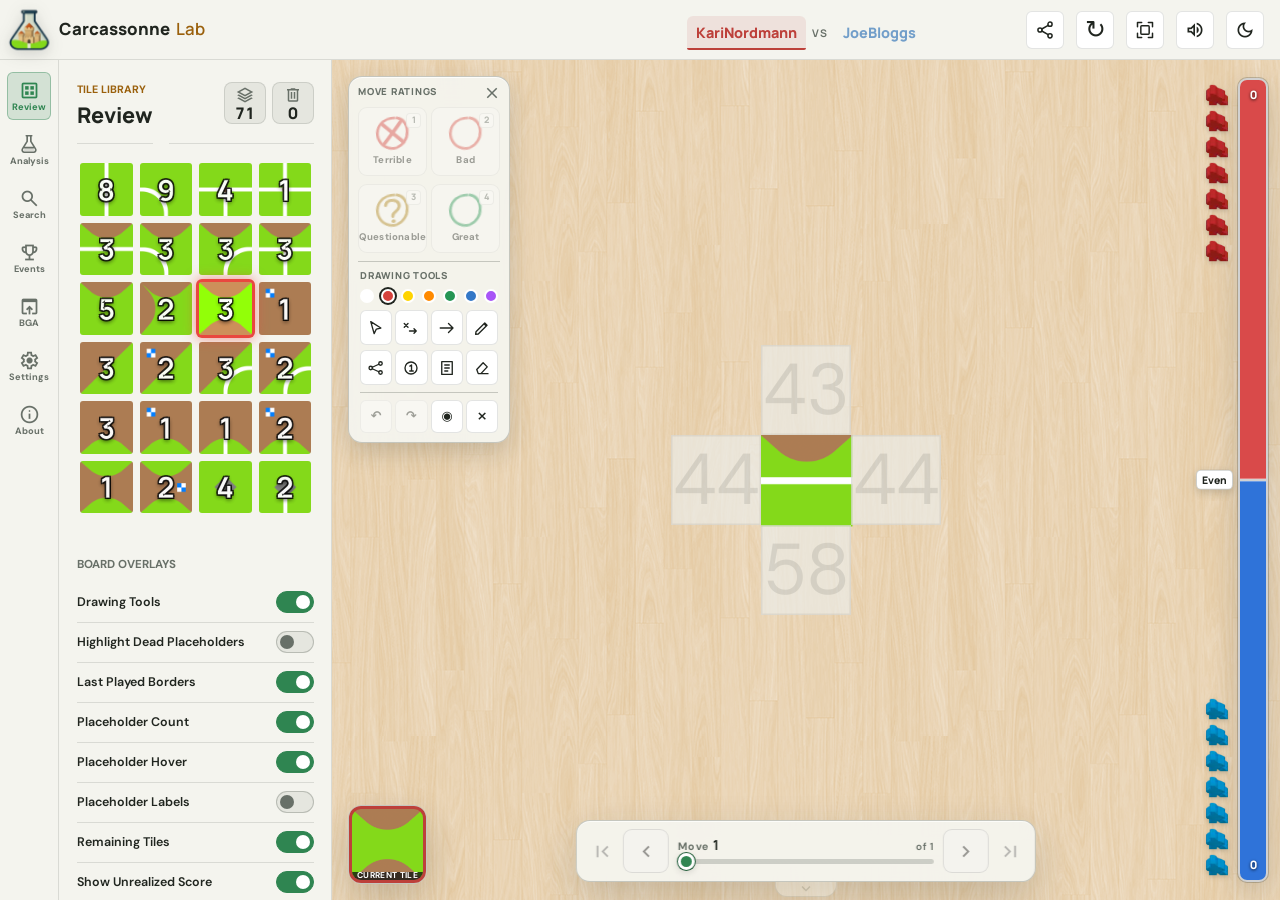
==== commit a009643a: "Deploy frontend from 1db9bcda2bdf29c55465d41c56bd76408d01ae54" ====
--- a/index.html
+++ b/index.html
@@ -56,7 +56,7 @@
     <link rel="icon" type="image/png" href="/icons/favicon-32.png" />
     <link rel="apple-touch-icon" href="/icons/apple-touch-icon.png" />
     <title>Carcassonne Lab</title>
-    <script type="module" crossorigin src="/assets/app-DgOFbbZt.js"></script>
+    <script type="module" crossorigin src="/assets/app-GrsPnmz9.js"></script>
     <link rel="stylesheet" crossorigin href="/assets/app-DCuB6b7Q.css">
   </head>
   <body>
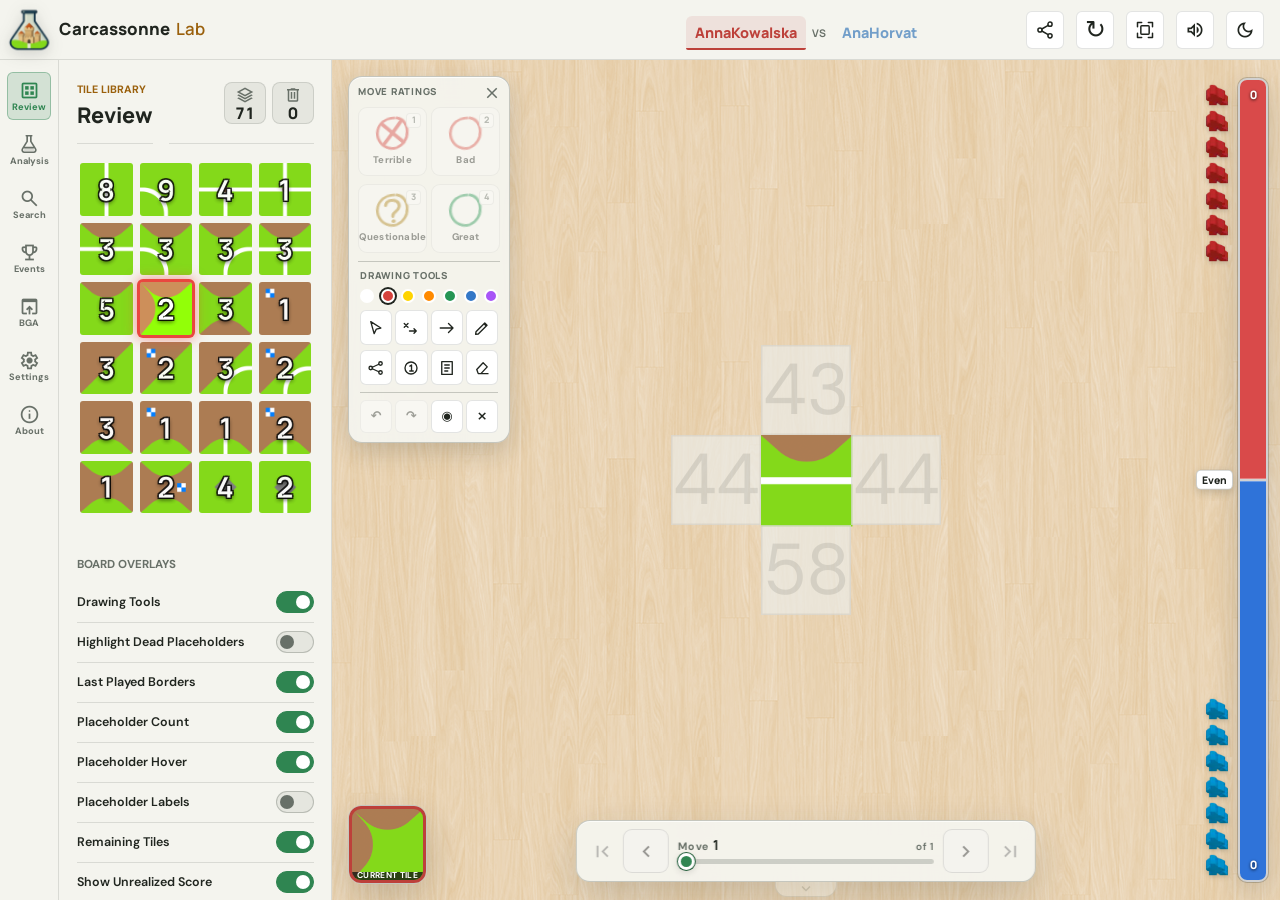
==== commit 99fe05c8: "Deploy frontend from a8cf7c79def101c3ba870631a1ed3d7c8e190e10" ====
--- a/index.html
+++ b/index.html
@@ -56,7 +56,7 @@
     <link rel="icon" type="image/png" href="/icons/favicon-32.png" />
     <link rel="apple-touch-icon" href="/icons/apple-touch-icon.png" />
     <title>Carcassonne Lab</title>
-    <script type="module" crossorigin src="/assets/app-GrsPnmz9.js"></script>
+    <script type="module" crossorigin src="/assets/app-Bi2ei_2-.js"></script>
     <link rel="stylesheet" crossorigin href="/assets/app-DCuB6b7Q.css">
   </head>
   <body>
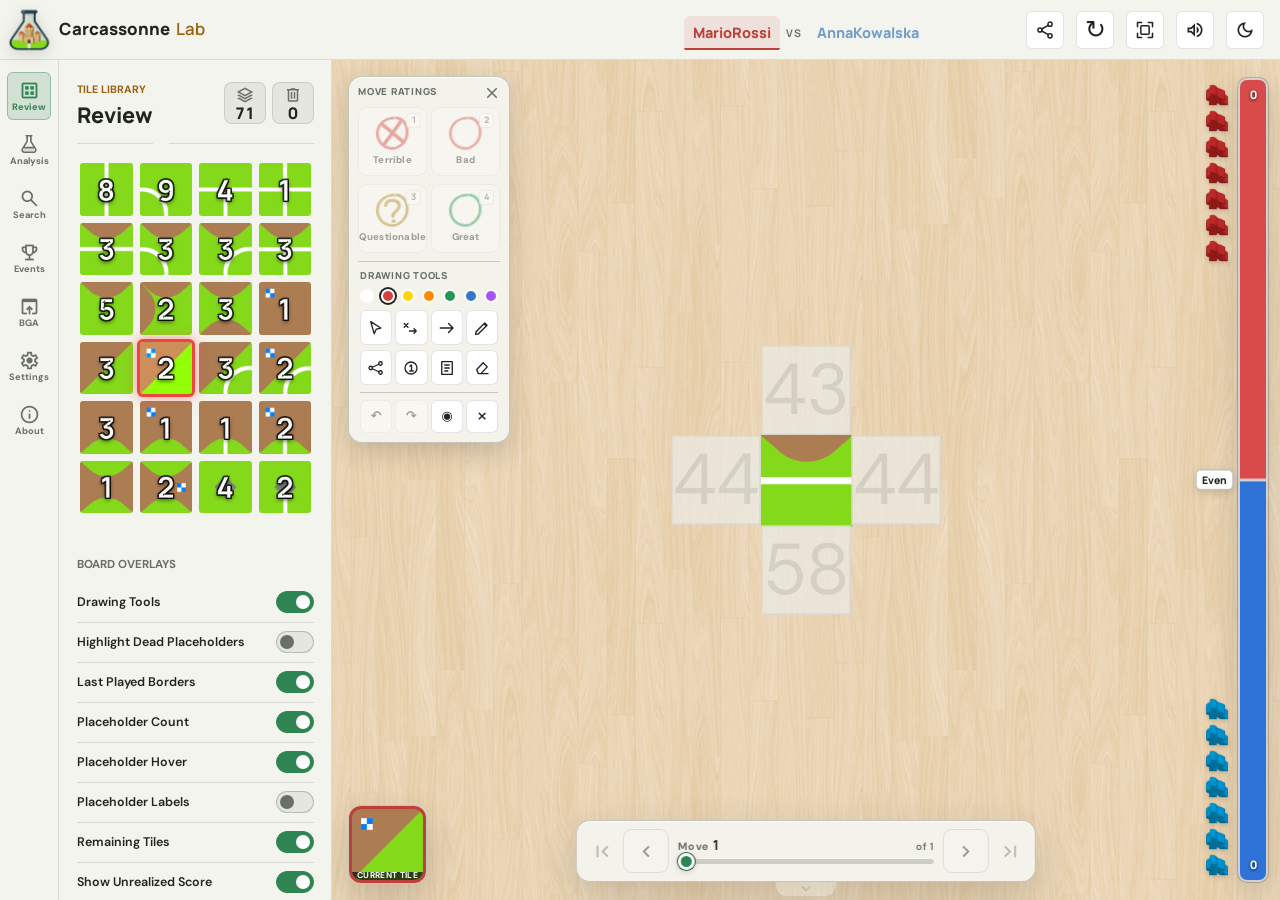
==== commit 85d2607d: "Deploy frontend from e198b6e7193a342e994eeb41cf309d8b9304b29d" ====
--- a/index.html
+++ b/index.html
@@ -56,7 +56,7 @@
     <link rel="icon" type="image/png" href="/icons/favicon-32.png" />
     <link rel="apple-touch-icon" href="/icons/apple-touch-icon.png" />
     <title>Carcassonne Lab</title>
-    <script type="module" crossorigin src="/assets/app-Bi2ei_2-.js"></script>
+    <script type="module" crossorigin src="/assets/app-DFZomFmf.js"></script>
     <link rel="stylesheet" crossorigin href="/assets/app-DCuB6b7Q.css">
   </head>
   <body>
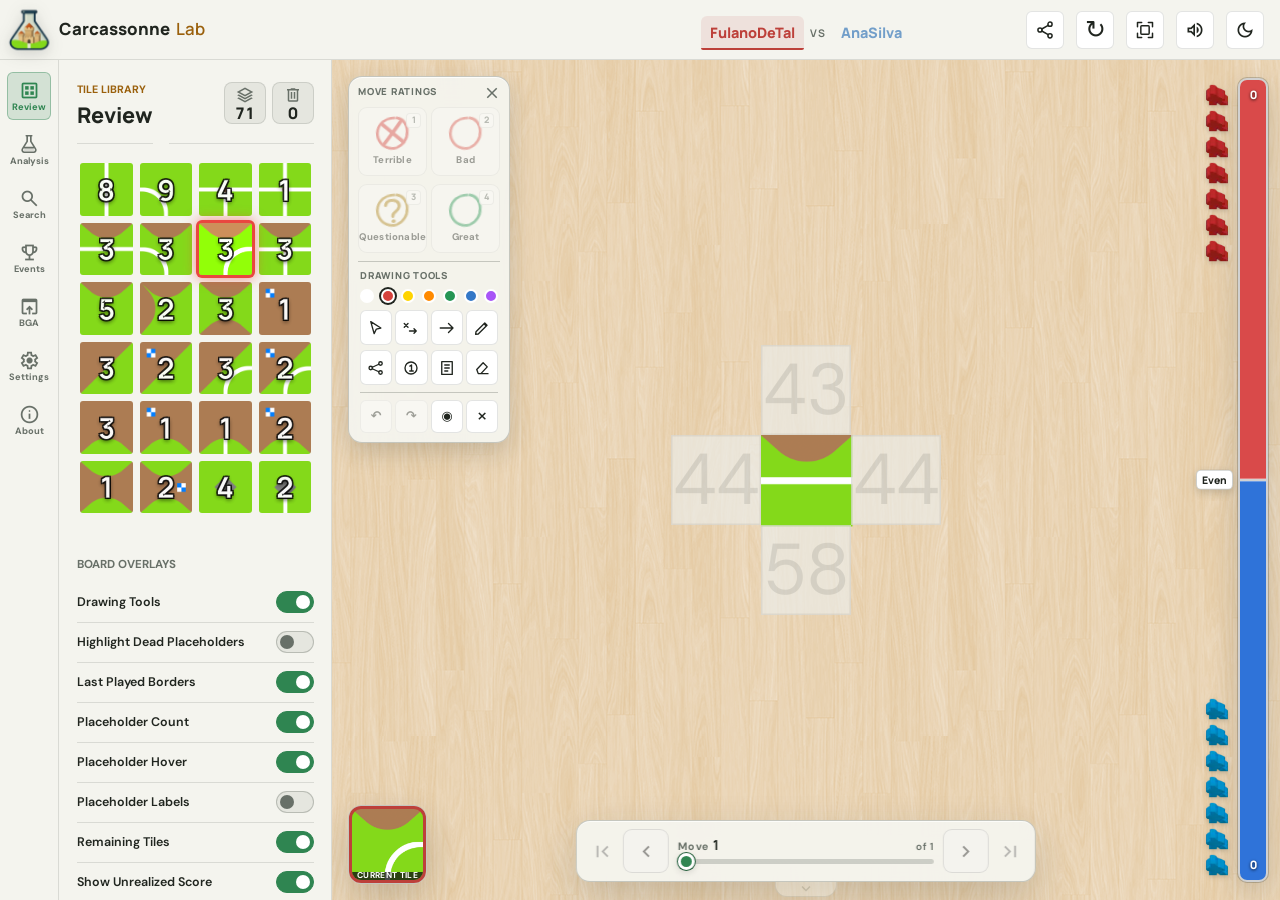
==== commit 3d0a05d0: "Deploy frontend from 88ace2c66f9f34aa6c5cc938fad760268a3c6656" ====
--- a/index.html
+++ b/index.html
@@ -56,7 +56,7 @@
     <link rel="icon" type="image/png" href="/icons/favicon-32.png" />
     <link rel="apple-touch-icon" href="/icons/apple-touch-icon.png" />
     <title>Carcassonne Lab</title>
-    <script type="module" crossorigin src="/assets/app-DFZomFmf.js"></script>
+    <script type="module" crossorigin src="/assets/app-ssAg5wn-.js"></script>
     <link rel="stylesheet" crossorigin href="/assets/app-DCuB6b7Q.css">
   </head>
   <body>
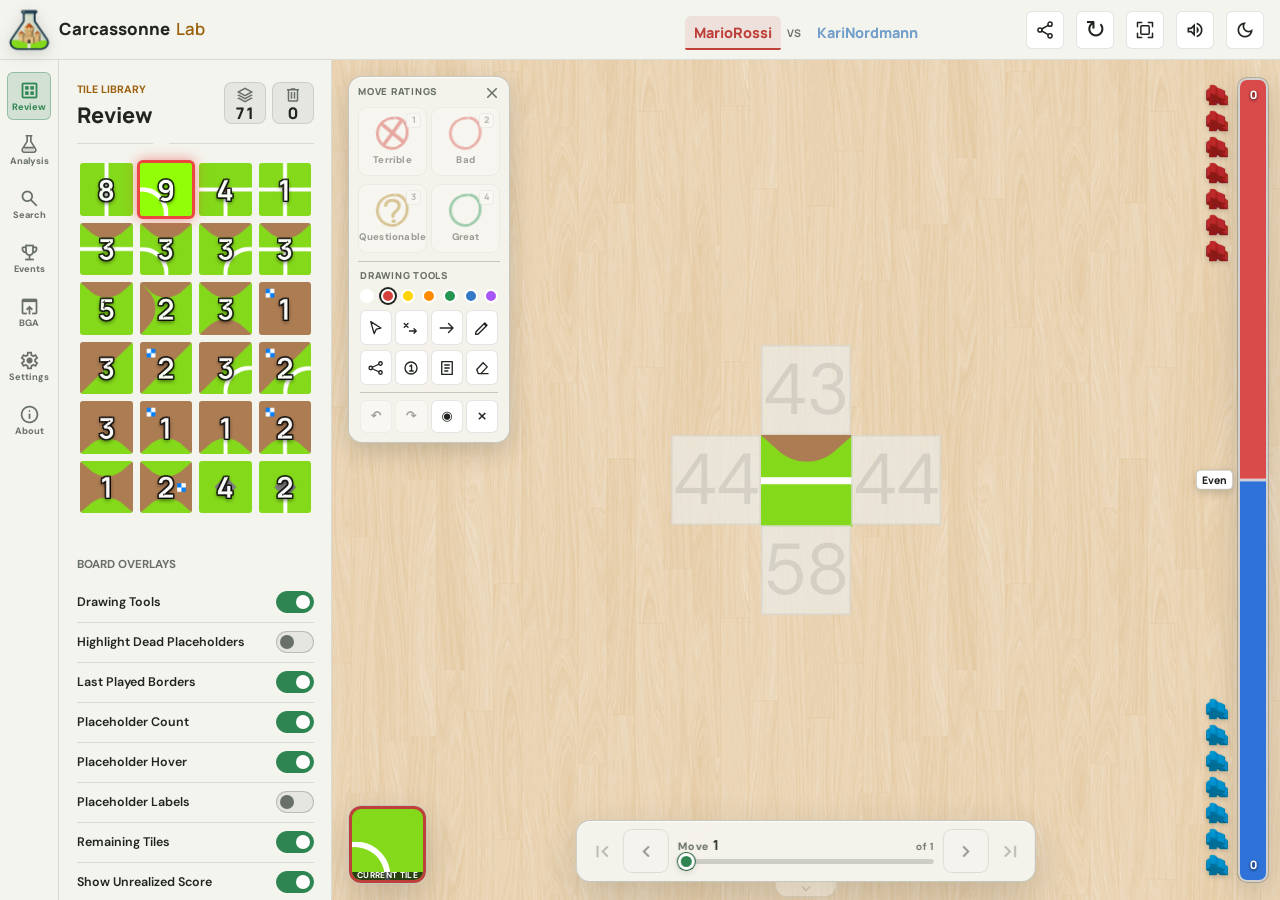
==== commit 77920e05: "Deploy frontend from 574f754a817c1e08680b82e1f92f0e8689bffc52" ====
--- a/index.html
+++ b/index.html
@@ -56,7 +56,7 @@
     <link rel="icon" type="image/png" href="/icons/favicon-32.png" />
     <link rel="apple-touch-icon" href="/icons/apple-touch-icon.png" />
     <title>Carcassonne Lab</title>
-    <script type="module" crossorigin src="/assets/app-ssAg5wn-.js"></script>
+    <script type="module" crossorigin src="/assets/app-i1g8D5lI.js"></script>
     <link rel="stylesheet" crossorigin href="/assets/app-DCuB6b7Q.css">
   </head>
   <body>
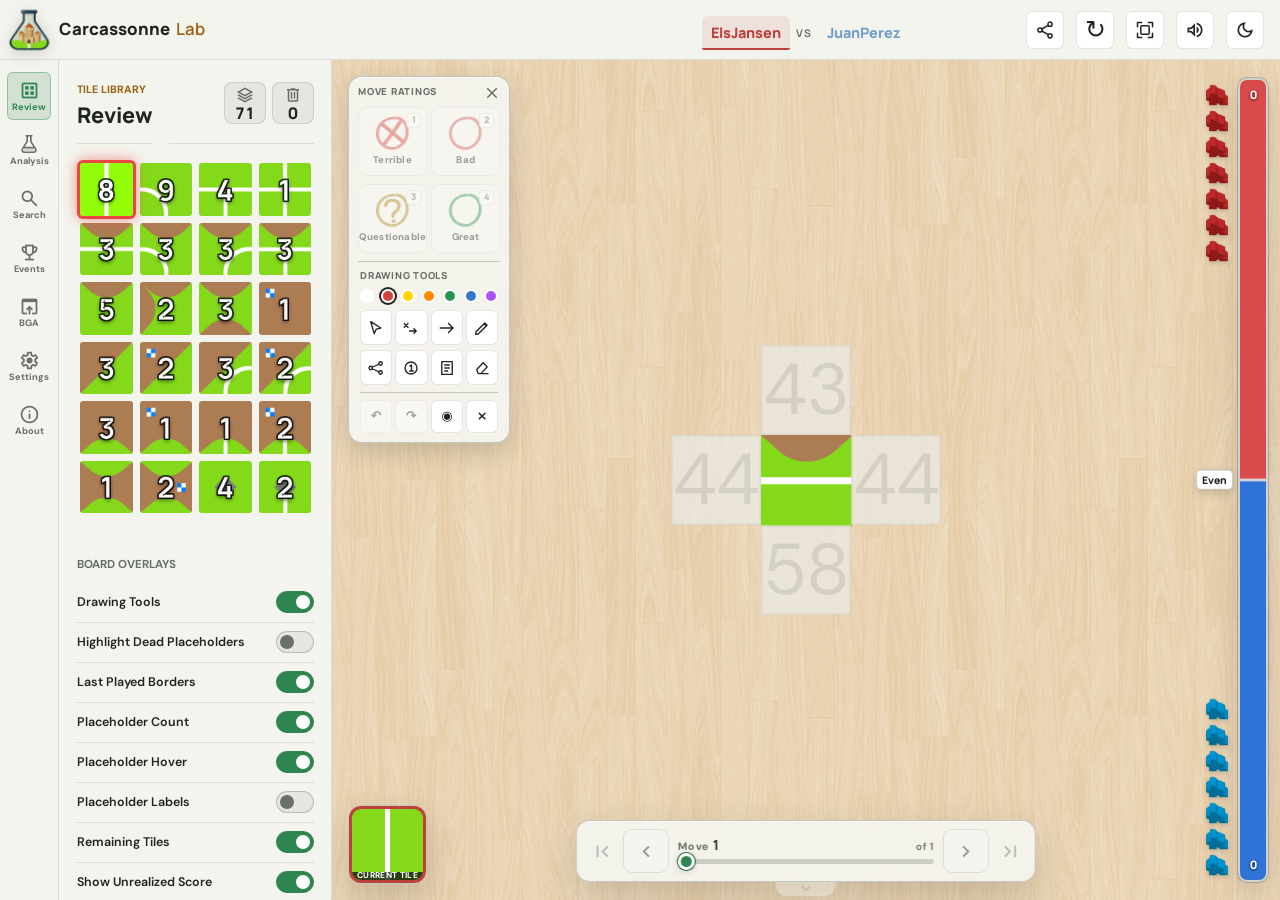
==== commit eb167bc6: "Deploy frontend from fd0afbb982934e11b33090f0b027a70d03b2071a" ====
--- a/index.html
+++ b/index.html
@@ -56,7 +56,7 @@
     <link rel="icon" type="image/png" href="/icons/favicon-32.png" />
     <link rel="apple-touch-icon" href="/icons/apple-touch-icon.png" />
     <title>Carcassonne Lab</title>
-    <script type="module" crossorigin src="/assets/app-i1g8D5lI.js"></script>
+    <script type="module" crossorigin src="/assets/app-B0chcyNE.js"></script>
     <link rel="stylesheet" crossorigin href="/assets/app-DCuB6b7Q.css">
   </head>
   <body>
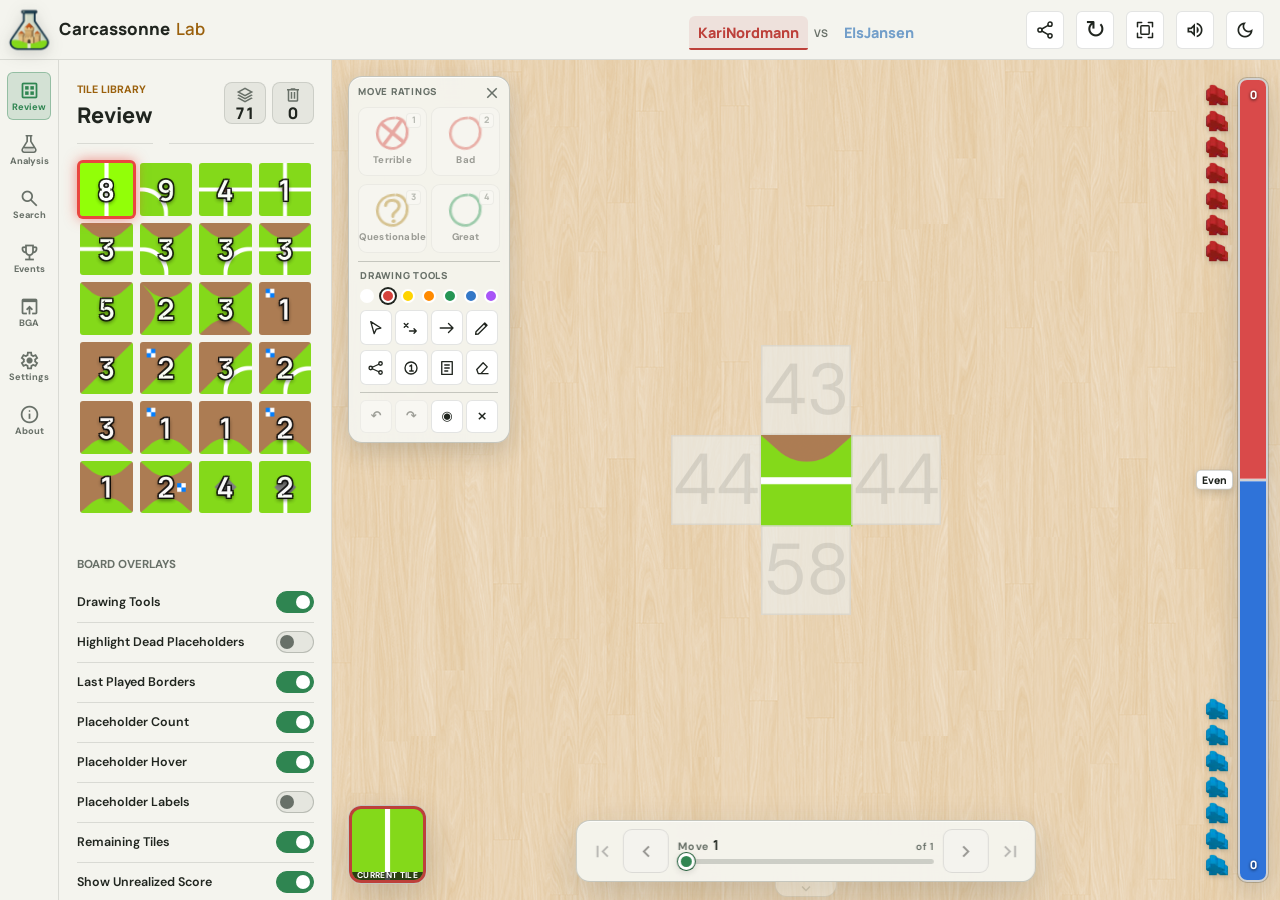
==== commit 9bd5822f: "Deploy frontend from 692859c1ac2be2cdab8a676d3655fee56416f23d" ====
--- a/index.html
+++ b/index.html
@@ -56,7 +56,7 @@
     <link rel="icon" type="image/png" href="/icons/favicon-32.png" />
     <link rel="apple-touch-icon" href="/icons/apple-touch-icon.png" />
     <title>Carcassonne Lab</title>
-    <script type="module" crossorigin src="/assets/app-B0chcyNE.js"></script>
+    <script type="module" crossorigin src="/assets/app-lcJVbVnA.js"></script>
     <link rel="stylesheet" crossorigin href="/assets/app-DCuB6b7Q.css">
   </head>
   <body>
